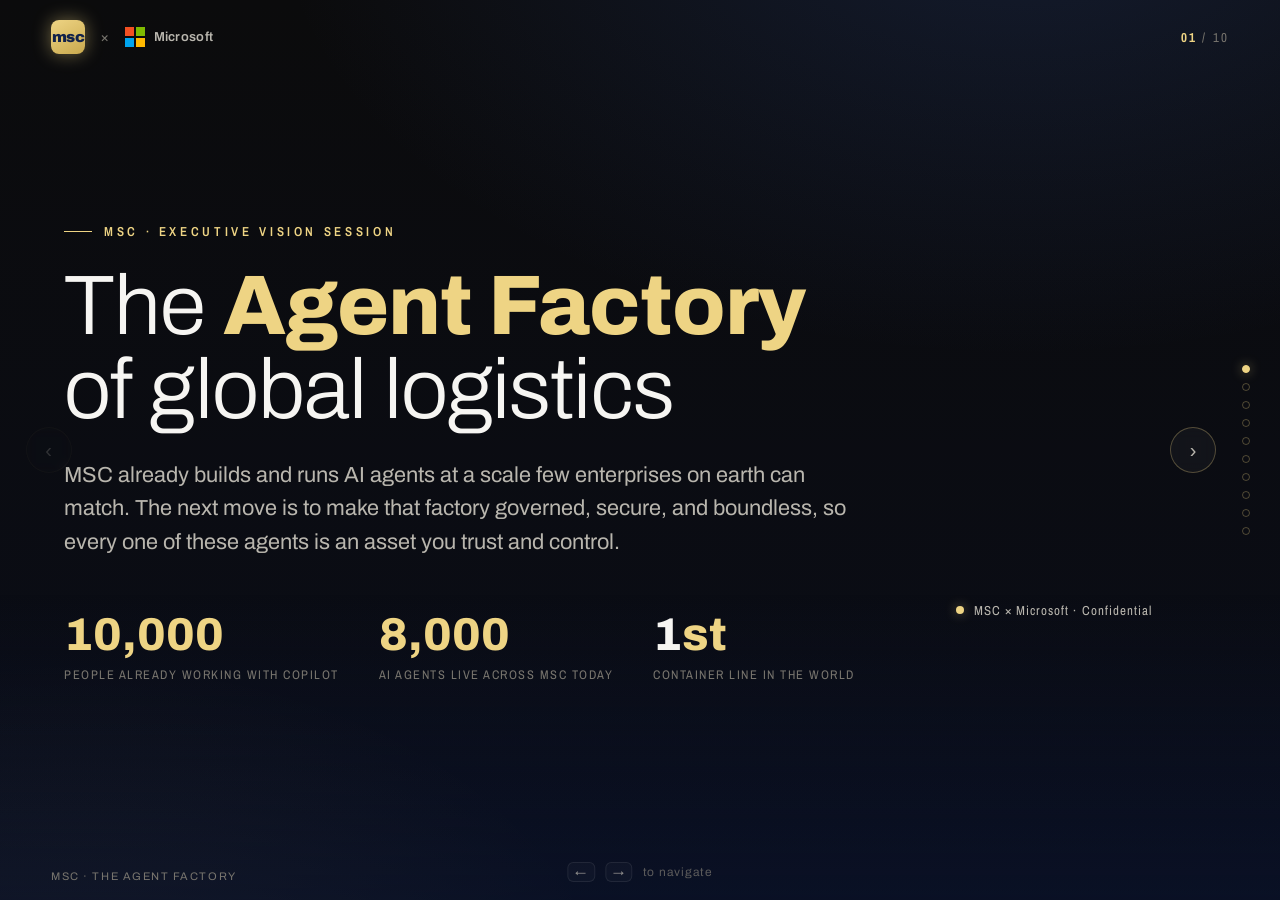
==== agent-factory/index.html @ fadc03c8 "Add MSC Agent Factory (external) and E7 Play (internal V-team) React apps Co-authored-by: Copilot <2" ====
<!DOCTYPE html>
<html lang="en">
<head>
<meta charset="UTF-8"/>
<meta name="viewport" content="width=device-width, initial-scale=1.0"/>
<title>MSC — The Agent Factory</title>
<link rel="preconnect" href="https://fonts.googleapis.com"/>
<link rel="preconnect" href="https://fonts.gstatic.com" crossorigin/>
<link href="https://fonts.googleapis.com/css2?family=Archivo:wght@300;400;500;600;700;800;900&family=Archivo+Narrow:wght@400;500;600;700&display=swap" rel="stylesheet"/>
  <script type="module" crossorigin src="./assets/index-DQD7WOWa.js"></script>
  <link rel="stylesheet" crossorigin href="./assets/index-5FFvalaA.css">
</head>
<body>
<div id="root"></div>
</body>
</html>
---- agent-factory/assets/index-5FFvalaA.css ----
:root{--gold:#EED484;--gold-bright:#F6E3A6;--gold-deep:#C9A94E;--blue:#3860BE;--blue-deep:#12224A;--blue-abyss:#0A1430;--taupe:#8B8178;--ink:#0B0B0C;--ink-2:#111214;--ink-3:#17181B;--panel:rgba(255,255,255,.035);--panel-2:rgba(255,255,255,.06);--hair:rgba(238,212,132,.14);--hair-strong:rgba(238,212,132,.3);--hair-cool:rgba(255,255,255,.1);--white:#F6F5F2;--mute:#B9B6AE;--mute-2:#78756E;--glow:rgba(238,212,132,.45);--glow-blue:rgba(56,96,190,.5);--font-display:"Archivo","Segoe UI",sans-serif;--font-narrow:"Archivo Narrow","Archivo",sans-serif;--font-body:"Archivo","Segoe UI",sans-serif;--maxw:1200px}*{box-sizing:border-box;margin:0;padding:0}html,body,#root{height:100%}body{background:var(--ink);color:var(--white);font-family:var(--font-body);-webkit-font-smoothing:antialiased;text-rendering:optimizeLegibility;overflow:hidden}::selection{background:var(--gold);color:#1a1400}.deck{position:fixed;top:0;right:0;bottom:0;left:0;overflow:hidden;background:radial-gradient(1300px 800px at 80% -12%,rgba(56,96,190,.2),transparent 58%),radial-gradient(1000px 700px at 6% 116%,rgba(238,212,132,.09),transparent 55%),linear-gradient(180deg,#0b0b0c,#0a0d18)}.stage{position:absolute;top:0;right:0;bottom:0;left:0;display:grid;place-items:center;padding:clamp(30px,5vw,84px)}.slide{width:100%;max-width:var(--maxw);will-change:transform,opacity}.slidewrap{width:100%;display:grid;place-items:center}.deck:before{content:"";position:fixed;left:0;right:0;bottom:0;height:34vh;pointer-events:none;z-index:0;background:linear-gradient(180deg,transparent,rgba(10,20,48,.55))}.progress{position:fixed;top:0;left:0;right:0;height:2px;background:transparent;z-index:40}.progress__bar{height:100%;background:linear-gradient(90deg,var(--gold-deep),var(--gold),var(--gold-bright));box-shadow:0 0 16px var(--glow);transition:width .55s cubic-bezier(.22,1,.36,1)}.topbar{position:fixed;top:0;left:0;right:0;display:flex;align-items:center;justify-content:space-between;padding:20px clamp(24px,4vw,54px);z-index:30;pointer-events:none}.brandmark{display:flex;align-items:center;gap:15px;font-family:var(--font-display);letter-spacing:.02em}.brandmark .x{color:var(--mute-2);font-weight:400;font-size:15px}.logo-msc{display:flex;align-items:center;gap:10px;font-family:var(--font-display);font-weight:800;font-size:20px;letter-spacing:.02em;color:var(--white);text-transform:lowercase}.logo-msc .mark{display:grid;place-items:center;width:34px;height:34px;border-radius:8px;background:linear-gradient(150deg,var(--gold),var(--gold-deep));color:#12224a;font-weight:900;font-size:15px;letter-spacing:-.03em;box-shadow:0 0 18px var(--glow)}.logo-ms{display:flex;align-items:center;gap:9px;color:var(--mute);font-size:13px;font-weight:600}.logo-ms .grid{display:grid;grid-template-columns:9px 9px;grid-template-rows:9px 9px;gap:2px}.logo-ms .grid i{display:block}.logo-ms .grid i:nth-child(1){background:#f25022}.logo-ms .grid i:nth-child(2){background:#7fba00}.logo-ms .grid i:nth-child(3){background:#00a4ef}.logo-ms .grid i:nth-child(4){background:#ffb900}.counter{font-family:var(--font-narrow);font-size:13px;color:var(--mute-2);letter-spacing:.16em}.counter b{color:var(--gold);font-weight:700}.dots{position:fixed;right:clamp(16px,2.4vw,30px);top:50%;transform:translateY(-50%);display:flex;flex-direction:column;gap:10px;z-index:30}.dot{width:8px;height:8px;border-radius:50%;border:1.5px solid var(--hair-strong);background:transparent;cursor:pointer;padding:0;transition:all .3s ease}.dot:hover{border-color:var(--gold);transform:scale(1.3)}.dot.active{background:var(--gold);border-color:var(--gold);box-shadow:0 0 12px var(--glow)}.hint{position:fixed;bottom:18px;left:50%;transform:translate(-50%);z-index:30;font-size:12px;color:var(--mute-2);letter-spacing:.06em;display:flex;align-items:center;gap:10px;pointer-events:none;opacity:.75}.hint kbd{font-family:var(--font-narrow);border:1px solid var(--hair-cool);border-radius:6px;padding:2px 7px;font-size:11px;color:var(--mute);background:var(--panel)}.footer-tag{position:fixed;bottom:18px;left:clamp(24px,4vw,54px);z-index:30;font-size:11px;color:var(--mute-2);letter-spacing:.14em;text-transform:uppercase;pointer-events:none}.nav-arrow{position:fixed;top:50%;transform:translateY(-50%);z-index:30;width:46px;height:46px;border-radius:50%;border:1px solid var(--hair-strong);background:var(--panel);color:var(--mute);font-size:20px;cursor:pointer;display:grid;place-items:center;transition:all .2s ease;-webkit-backdrop-filter:blur(6px);backdrop-filter:blur(6px)}.nav-arrow:hover{border-color:var(--gold);color:var(--gold);box-shadow:0 0 20px var(--glow)}.nav-arrow--prev{left:clamp(14px,2vw,26px)}.nav-arrow--next{right:clamp(52px,5vw,68px)}.nav-arrow:disabled{opacity:.22;cursor:default;box-shadow:none;border-color:var(--hair)}.eyebrow{display:inline-flex;align-items:center;gap:12px;font-family:var(--font-narrow);font-size:13px;letter-spacing:.28em;text-transform:uppercase;color:var(--gold);margin-bottom:24px;font-weight:600}.eyebrow:before{content:"";width:28px;height:1.5px;background:var(--gold);display:inline-block}h1.display{font-family:var(--font-display);font-weight:300;font-size:clamp(40px,6.6vw,86px);line-height:1;letter-spacing:-.01em}h1.display b,h1.display .accent{font-weight:800}h2.headline{font-family:var(--font-display);font-weight:300;font-size:clamp(28px,4.6vw,56px);line-height:1.05;letter-spacing:-.01em}h2.headline b,h2.headline .accent{font-weight:800}.accent{color:var(--gold)}.accent-blue{color:#7aa0ff}.lead{font-size:clamp(17px,1.7vw,22px);line-height:1.55;color:var(--mute);max-width:66ch;font-weight:400}.hl{color:var(--white);background:linear-gradient(transparent 62%,#eed48447 0);padding:0 3px}.kicker-note{font-size:13px;color:var(--mute-2);margin-top:22px;font-style:italic}.card{background:var(--panel);border:1px solid var(--hair);border-radius:18px;padding:26px;-webkit-backdrop-filter:blur(8px);backdrop-filter:blur(8px)}.stat-num{font-family:var(--font-display);font-weight:800;font-size:clamp(40px,5.2vw,66px);color:var(--gold);line-height:1;letter-spacing:-.02em}.pill{display:inline-flex;align-items:center;gap:8px;padding:7px 15px;border:1px solid var(--hair-strong);border-radius:999px;font-size:13px;font-weight:600;color:var(--mute);background:var(--panel)}.pill .d{width:7px;height:7px;border-radius:50%;background:var(--gold)}.grid2{display:grid;grid-template-columns:1.05fr .95fr;gap:48px;align-items:center}@media (max-width:900px){.grid2{grid-template-columns:1fr;gap:28px}}.cover__meta{margin-top:46px}.cover__line{width:66px;height:2px;background:linear-gradient(90deg,var(--gold),transparent);margin-bottom:20px}.cover__people{display:flex;flex-direction:column;gap:8px;font-size:15px;color:var(--mute)}.cover__people .k{color:var(--mute-2);text-transform:uppercase;letter-spacing:.14em;font-size:11px;margin-right:12px;font-family:var(--font-narrow)}.cover__save{position:absolute;right:clamp(28px,5vw,80px);bottom:clamp(28px,5vw,80px);display:flex;align-items:center;gap:10px;font-family:var(--font-narrow);font-size:13px;letter-spacing:.08em;color:var(--mute)}.cover__save .d{width:8px;height:8px;border-radius:50%;background:var(--gold);box-shadow:0 0 12px var(--glow)}.cover__stats{display:flex;gap:40px;margin-top:52px;flex-wrap:wrap}.cover__stat .n{font-family:var(--font-display);font-weight:800;font-size:clamp(30px,3.6vw,46px);color:var(--white);line-height:1}.cover__stat .n em{color:var(--gold);font-style:normal}.cover__stat .l{font-size:12.5px;color:var(--mute-2);text-transform:uppercase;letter-spacing:.12em;margin-top:8px;font-family:var(--font-narrow)}.voice{margin-top:30px;border-left:2px solid var(--gold);padding:6px 0 6px 30px;max-width:78ch}.voice__q{font-family:var(--font-display);font-weight:300;font-size:clamp(20px,2.5vw,30px);line-height:1.4;color:var(--white)}.voice__q em{color:var(--gold);font-style:normal;font-weight:500}.voice__cite{margin-top:18px;font-size:14px;color:var(--mute-2);font-family:var(--font-narrow);letter-spacing:.04em}.voice__cite b{color:var(--mute)}.tri{display:grid;grid-template-columns:repeat(3,1fr);gap:16px;margin-top:40px}@media (max-width:840px){.tri{grid-template-columns:1fr}}.tri__card{background:var(--panel);border:1px solid var(--hair);border-radius:16px;padding:24px;transition:transform .25s,border-color .25s}.tri__card:hover{transform:translateY(-4px);border-color:var(--hair-strong)}.tri__k{font-family:var(--font-narrow);font-size:12px;letter-spacing:.2em;text-transform:uppercase;color:var(--gold);margin-bottom:14px;font-weight:600}.tri__t{font-family:var(--font-display);font-weight:700;font-size:21px;margin-bottom:10px;color:var(--white)}.tri__d{font-size:14.5px;color:var(--mute);line-height:1.55}.factory{margin-top:36px}.factory__grid{display:grid;grid-template-columns:repeat(4,1fr);gap:12px}@media (max-width:900px){.factory__grid{grid-template-columns:repeat(2,1fr)}}.agent{position:relative;background:linear-gradient(160deg,rgba(56,96,190,.1),var(--panel));border:1px solid var(--hair);border-radius:14px;padding:18px;overflow:hidden;transition:transform .25s,border-color .25s,box-shadow .25s}.agent:hover{transform:translateY(-4px);border-color:var(--hair-strong);box-shadow:0 14px 40px #0006}.agent__st{position:absolute;top:14px;right:14px;font-family:var(--font-narrow);font-size:10px;letter-spacing:.1em;text-transform:uppercase;padding:3px 8px;border-radius:999px;border:1px solid var(--hair-cool);color:var(--mute-2)}.agent__st.live{color:#7fdca0;border-color:#7fdca066;background:#7fdca014}.agent__st.build{color:var(--gold);border-color:var(--hair-strong);background:#eed48414}.agent__ic{font-size:20px;margin-bottom:14px;display:block}.agent__t{font-family:var(--font-display);font-weight:700;font-size:15.5px;color:var(--white);margin-bottom:6px;line-height:1.2}.agent__d{font-size:12.5px;color:var(--mute);line-height:1.5}.agent__m{margin-top:12px;font-size:11px;color:var(--mute-2);font-family:var(--font-narrow);letter-spacing:.04em}.pillars{display:grid;grid-template-columns:repeat(3,1fr);gap:16px;margin-top:36px}@media (max-width:840px){.pillars{grid-template-columns:1fr}}.pillar{background:linear-gradient(180deg,var(--panel-2),var(--panel));border:1px solid var(--hair);border-radius:18px;padding:28px 24px;position:relative;overflow:hidden}.pillar:before{content:"";position:absolute;top:0;left:0;right:0;height:3px;background:linear-gradient(90deg,var(--gold),var(--gold-deep))}.pillar__n{font-family:var(--font-narrow);font-size:12px;letter-spacing:.2em;text-transform:uppercase;color:var(--gold);font-weight:600}.pillar__t{font-family:var(--font-display);font-weight:800;font-size:26px;color:var(--white);margin:10px 0 16px}.pillar__list{display:flex;flex-direction:column;gap:12px}.pillar__item{display:flex;gap:11px;font-size:14px;color:var(--mute);line-height:1.5}.pillar__item .tick{color:var(--gold);flex:0 0 auto;font-size:13px;margin-top:2px}.pillar__item b{color:var(--white);font-weight:600}.meter{display:grid;grid-template-columns:1fr 1fr;gap:36px;margin-top:34px;align-items:center}@media (max-width:900px){.meter{grid-template-columns:1fr}}.chart{position:relative;height:300px;border-left:1px solid var(--hair-cool);border-bottom:1px solid var(--hair-cool);padding:10px 0 0}.chart__bars{position:absolute;top:10px;right:0;bottom:0;left:0;display:flex;align-items:flex-end;gap:clamp(6px,1.4vw,18px);padding:0 6px}.bar{flex:1;display:flex;flex-direction:column;justify-content:flex-end;gap:3px;height:100%}.bar .seg{border-radius:4px 4px 0 0;transition:height 1s cubic-bezier(.22,1,.36,1)}.bar .seg.var{background:linear-gradient(180deg,#5b7fd6,#3860be)}.bar .seg.fix{background:linear-gradient(180deg,var(--gold-bright),var(--gold-deep))}.bar__l{font-family:var(--font-narrow);font-size:10px;color:var(--mute-2);text-align:center;margin-top:6px}.legend{display:flex;gap:20px;margin-top:16px;font-size:12.5px;color:var(--mute)}.legend span{display:flex;align-items:center;gap:8px}.legend i{width:12px;height:12px;border-radius:3px;display:inline-block}.legend i.var{background:#3860be}.legend i.fix{background:var(--gold)}.punch{margin-top:28px;font-family:var(--font-display);font-weight:300;font-size:clamp(22px,3vw,36px);line-height:1.32;color:var(--white);max-width:24ch}.punch b{font-weight:800;color:var(--gold)}.moat__punch{margin-top:26px;background:linear-gradient(120deg,#eed4841a,#3860be14);border:1px solid var(--hair);border-radius:16px;padding:22px 24px;font-size:15.5px;line-height:1.6;color:var(--white)}.moat__list{display:flex;flex-direction:column;gap:14px}.moat__item{display:flex;gap:16px;background:var(--panel);border:1px solid var(--hair);border-radius:14px;padding:18px 20px;transition:border-color .25s}.moat__item:hover{border-color:var(--hair-strong)}.moat__ic{font-size:20px;flex:0 0 auto;color:var(--gold)}.moat__t{font-family:var(--font-display);font-weight:700;font-size:16px;color:var(--white);margin-bottom:4px}.moat__s{font-size:13.5px;color:var(--mute);line-height:1.5}.truths__grid{display:grid;grid-template-columns:1fr 1fr;gap:18px;margin-top:36px}@media (max-width:840px){.truths__grid{grid-template-columns:1fr}}.truth{display:flex;gap:20px;background:var(--panel);border:1px solid var(--hair);border-radius:16px;padding:26px}.truth__n{font-family:var(--font-display);font-weight:800;font-size:40px;color:var(--gold);line-height:.9;flex:0 0 auto;opacity:.85}.truth__body{font-size:16px;color:var(--mute);line-height:1.55}.truth__body b{color:var(--white);font-weight:700}.truths__foot{margin-top:26px;font-size:15px;color:var(--mute);line-height:1.6;max-width:80ch}.next__grid{display:grid;grid-template-columns:repeat(3,1fr);gap:16px;margin-top:38px}@media (max-width:840px){.next__grid{grid-template-columns:1fr}}.step{display:flex;gap:16px;background:var(--panel);border:1px solid var(--hair);border-radius:16px;padding:22px}.step__n{font-family:var(--font-display);font-weight:800;font-size:26px;color:#12224a;background:linear-gradient(150deg,var(--gold),var(--gold-deep));width:44px;height:44px;border-radius:11px;display:grid;place-items:center;flex:0 0 auto}.step__t{font-family:var(--font-display);font-weight:700;font-size:17px;color:var(--white);margin-bottom:6px}.step__d{font-size:13.5px;color:var(--mute);line-height:1.5}.next__close{margin-top:40px;border-top:1px solid var(--hair);padding-top:26px}.next__close-line{font-family:var(--font-display);font-weight:300;font-size:clamp(22px,3vw,34px);color:var(--white)}.next__close-line b{font-weight:800;color:var(--gold)}.next__close-sub{margin-top:12px;font-family:var(--font-narrow);font-size:14px;color:var(--mute-2);letter-spacing:.1em;text-transform:uppercase}.timeline{margin-top:34px;position:relative;padding-left:8px}.tl__row{display:grid;grid-template-columns:130px 1fr;gap:24px;padding:16px 0;border-bottom:1px solid var(--hair);align-items:baseline}.tl__row:last-child{border-bottom:none}.tl__date{font-family:var(--font-narrow);font-size:13px;letter-spacing:.08em;color:var(--gold);text-transform:uppercase;font-weight:600}.tl__what{font-size:15px;color:var(--mute);line-height:1.5}.tl__what b{color:var(--white);font-weight:600}.dtable{margin-top:30px;width:100%;border-collapse:collapse;font-size:14px}.dtable th{text-align:left;font-family:var(--font-narrow);font-size:11px;letter-spacing:.14em;text-transform:uppercase;color:var(--mute-2);padding:10px 14px;border-bottom:1px solid var(--hair-strong)}.dtable td{padding:13px 14px;border-bottom:1px solid var(--hair);color:var(--mute);vertical-align:top}.dtable td b{color:var(--white);font-weight:600}.dtable tr:hover td{background:#eed48408}.tag{display:inline-block;font-family:var(--font-narrow);font-size:10.5px;letter-spacing:.08em;text-transform:uppercase;padding:2px 8px;border-radius:6px;border:1px solid var(--hair-cool);color:var(--mute)}.tag.champ{color:var(--gold);border-color:var(--hair-strong)}.tag.dm{color:#7aa0ff;border-color:#7aa0ff59}.srcs{display:grid;grid-template-columns:1fr 1fr;gap:13px;margin-top:26px}@media (max-width:900px){.srcs{grid-template-columns:1fr}}.src{background:var(--panel);border:1px solid var(--hair);border-radius:14px;padding:16px 20px}.src__k{font-family:var(--font-narrow);font-size:14px;font-weight:600;color:var(--gold);margin-bottom:6px}.src__v{font-size:12.5px;color:var(--mute);line-height:1.5}.src__v b{color:var(--white);font-weight:600}.fin__note{font-size:12.5px;color:var(--mute-2);line-height:1.5;font-style:italic}@keyframes rise{0%{opacity:0;transform:translateY(18px)}to{opacity:1;transform:none}}.slide.enter .eyebrow{animation:rise .5s both}.slide.enter h1,.slide.enter h2{animation:rise .5s .05s both}.slide.enter .lead{animation:rise .5s .12s both}
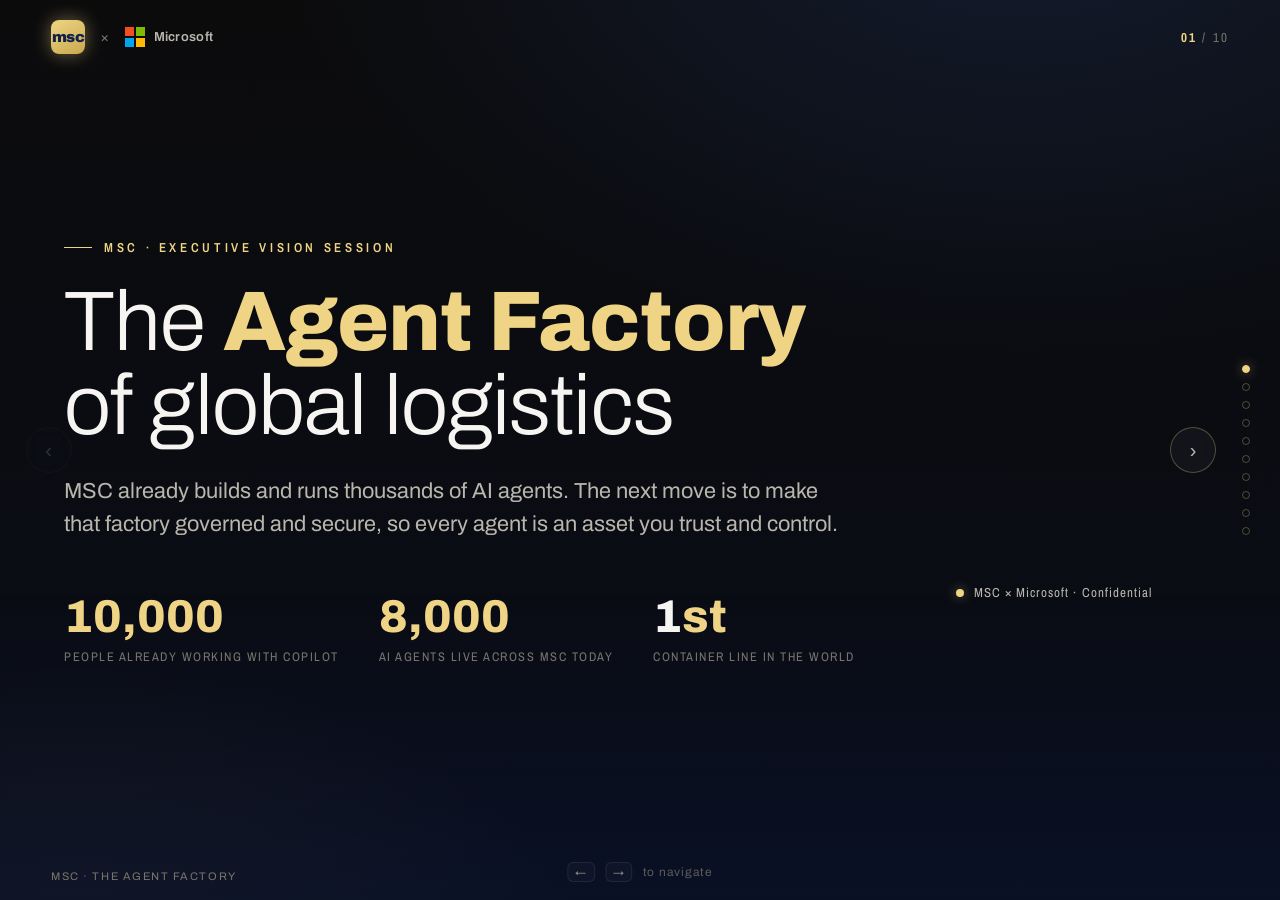
==== commit 87d7c6d3: "Strip AI tells and marketing language from MSC decks Co-authored-by: Copilot <223556219+Copilot@user" ====
--- a/agent-factory/index.html
+++ b/agent-factory/index.html
@@ -7,7 +7,7 @@
 <link rel="preconnect" href="https://fonts.googleapis.com"/>
 <link rel="preconnect" href="https://fonts.gstatic.com" crossorigin/>
 <link href="https://fonts.googleapis.com/css2?family=Archivo:wght@300;400;500;600;700;800;900&family=Archivo+Narrow:wght@400;500;600;700&display=swap" rel="stylesheet"/>
-  <script type="module" crossorigin src="./assets/index-DQD7WOWa.js"></script>
+  <script type="module" crossorigin src="./assets/index-lFqQcREt.js"></script>
   <link rel="stylesheet" crossorigin href="./assets/index-5FFvalaA.css">
 </head>
 <body>
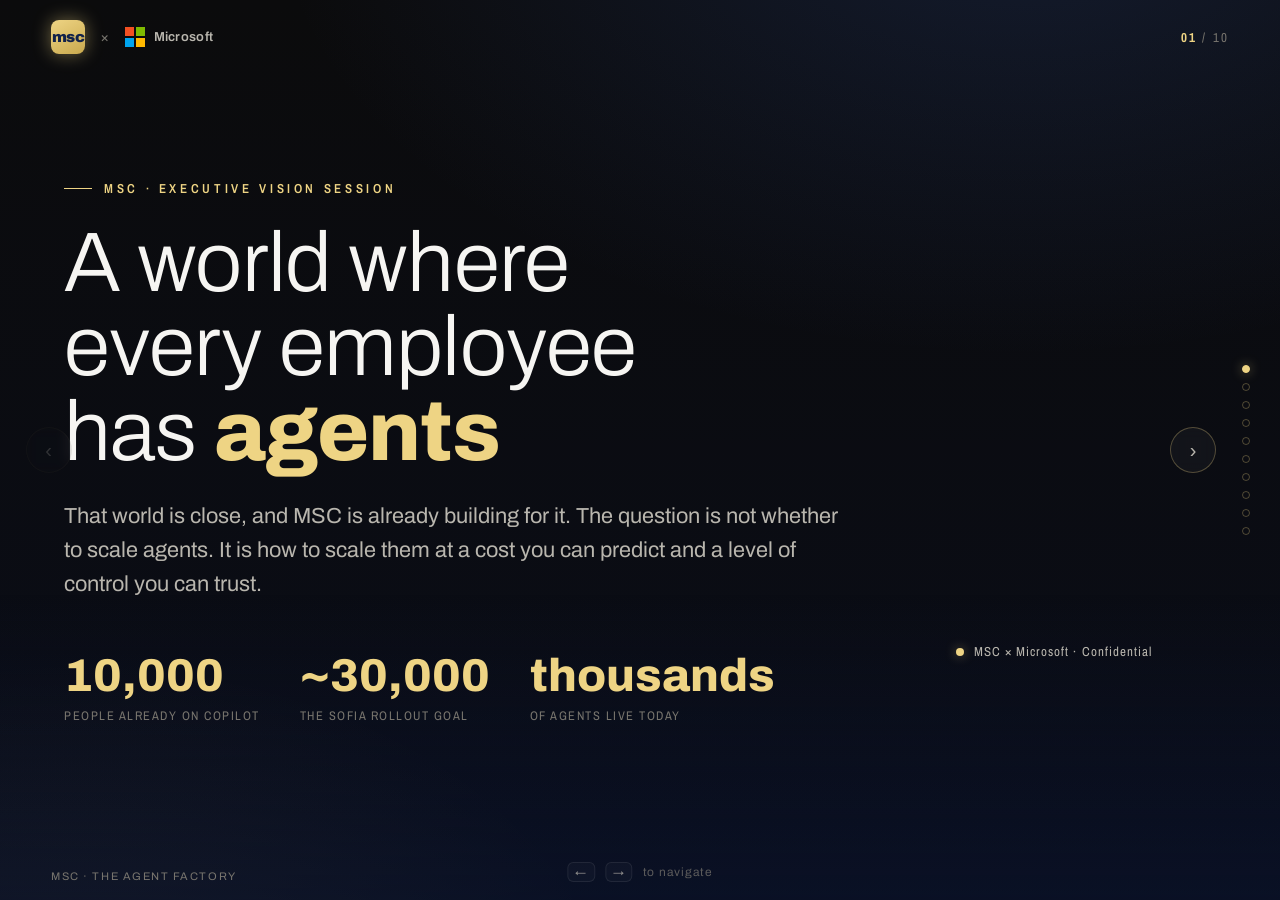
==== commit 17c29654: "Rework MSC deck (every-employee vision, fixed-cost economics, rapid prototype); remove internal e7-p" ====
--- a/agent-factory/index.html
+++ b/agent-factory/index.html
@@ -7,7 +7,7 @@
 <link rel="preconnect" href="https://fonts.googleapis.com"/>
 <link rel="preconnect" href="https://fonts.gstatic.com" crossorigin/>
 <link href="https://fonts.googleapis.com/css2?family=Archivo:wght@300;400;500;600;700;800;900&family=Archivo+Narrow:wght@400;500;600;700&display=swap" rel="stylesheet"/>
-  <script type="module" crossorigin src="./assets/index-lFqQcREt.js"></script>
+  <script type="module" crossorigin src="./assets/index-BO1SQW5D.js"></script>
   <link rel="stylesheet" crossorigin href="./assets/index-5FFvalaA.css">
 </head>
 <body>
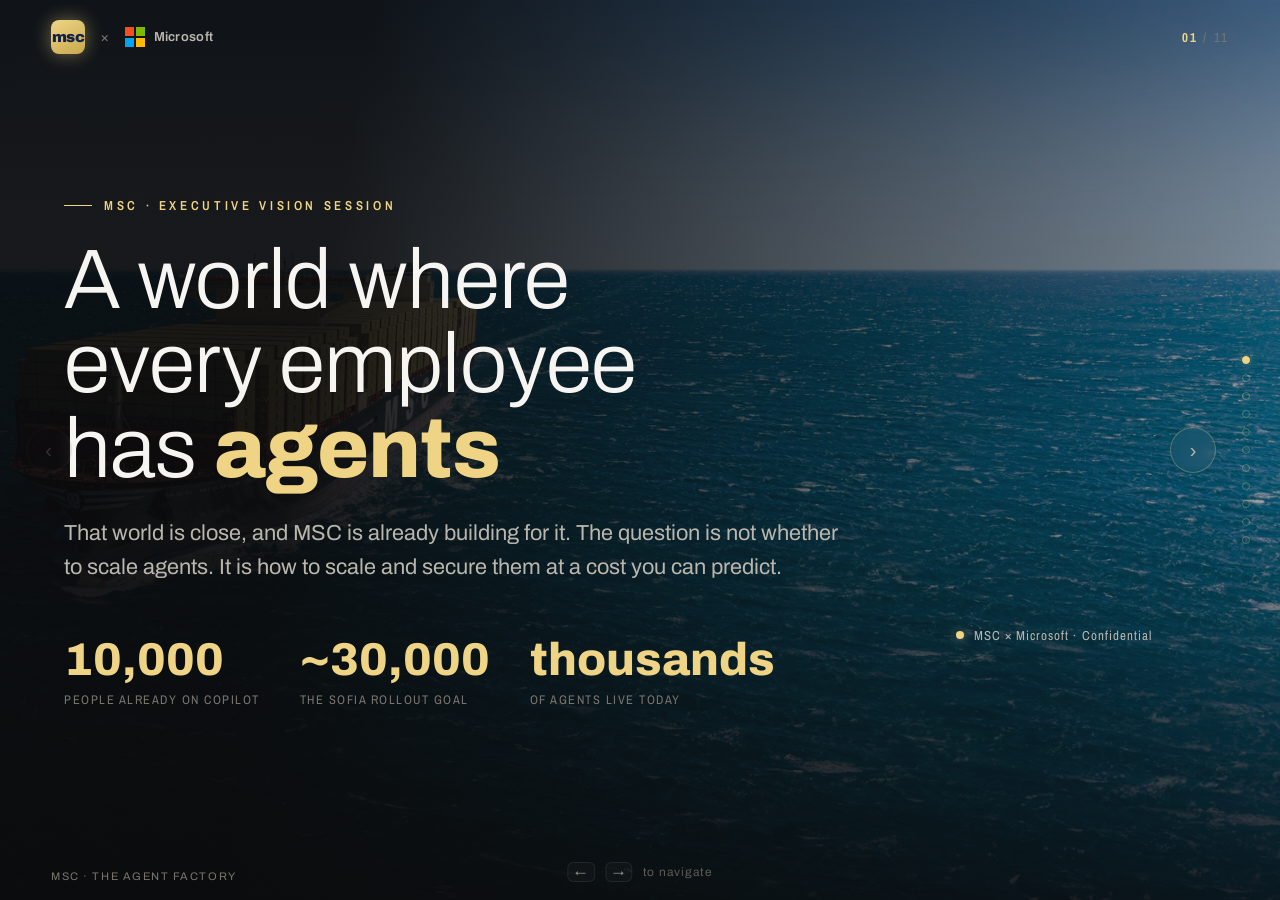
==== commit 691d53b3: "Enhance MSC deck: MSC-approved vessel imagery, connect-the-dots, roles and agents landscape Co-autho" ====
--- a/agent-factory/index.html
+++ b/agent-factory/index.html
@@ -7,8 +7,8 @@
 <link rel="preconnect" href="https://fonts.googleapis.com"/>
 <link rel="preconnect" href="https://fonts.gstatic.com" crossorigin/>
 <link href="https://fonts.googleapis.com/css2?family=Archivo:wght@300;400;500;600;700;800;900&family=Archivo+Narrow:wght@400;500;600;700&display=swap" rel="stylesheet"/>
-  <script type="module" crossorigin src="./assets/index-BO1SQW5D.js"></script>
-  <link rel="stylesheet" crossorigin href="./assets/index-5FFvalaA.css">
+  <script type="module" crossorigin src="./assets/index-B2Yhu7U5.js"></script>
+  <link rel="stylesheet" crossorigin href="./assets/index-pzbu2muY.css">
 </head>
 <body>
 <div id="root"></div>
--- a/agent-factory/assets/index-pzbu2muY.css
+++ b/agent-factory/assets/index-pzbu2muY.css
@@ -0,0 +1 @@
+:root{--gold:#EED484;--gold-bright:#F6E3A6;--gold-deep:#C9A94E;--blue:#3860BE;--blue-deep:#12224A;--blue-abyss:#0A1430;--taupe:#8B8178;--ink:#0B0B0C;--ink-2:#111214;--ink-3:#17181B;--panel:rgba(255,255,255,.035);--panel-2:rgba(255,255,255,.06);--hair:rgba(238,212,132,.14);--hair-strong:rgba(238,212,132,.3);--hair-cool:rgba(255,255,255,.1);--white:#F6F5F2;--mute:#B9B6AE;--mute-2:#78756E;--glow:rgba(238,212,132,.45);--glow-blue:rgba(56,96,190,.5);--font-display:"Archivo","Segoe UI",sans-serif;--font-narrow:"Archivo Narrow","Archivo",sans-serif;--font-body:"Archivo","Segoe UI",sans-serif;--maxw:1200px}*{box-sizing:border-box;margin:0;padding:0}html,body,#root{height:100%}body{background:var(--ink);color:var(--white);font-family:var(--font-body);-webkit-font-smoothing:antialiased;text-rendering:optimizeLegibility;overflow:hidden}::selection{background:var(--gold);color:#1a1400}.deck{position:fixed;top:0;right:0;bottom:0;left:0;overflow:hidden;background:radial-gradient(1300px 800px at 80% -12%,rgba(56,96,190,.2),transparent 58%),radial-gradient(1000px 700px at 6% 116%,rgba(238,212,132,.09),transparent 55%),linear-gradient(180deg,#0b0b0c,#0a0d18)}.stage{position:absolute;top:0;right:0;bottom:0;left:0;display:grid;place-items:center;padding:clamp(30px,5vw,84px)}.slide{width:100%;max-width:var(--maxw);will-change:transform,opacity}.slidewrap{width:100%;display:grid;place-items:center}.deck:before{content:"";position:fixed;left:0;right:0;bottom:0;height:34vh;pointer-events:none;z-index:0;background:linear-gradient(180deg,transparent,rgba(10,20,48,.55))}.progress{position:fixed;top:0;left:0;right:0;height:2px;background:transparent;z-index:40}.progress__bar{height:100%;background:linear-gradient(90deg,var(--gold-deep),var(--gold),var(--gold-bright));box-shadow:0 0 16px var(--glow);transition:width .55s cubic-bezier(.22,1,.36,1)}.topbar{position:fixed;top:0;left:0;right:0;display:flex;align-items:center;justify-content:space-between;padding:20px clamp(24px,4vw,54px);z-index:30;pointer-events:none}.brandmark{display:flex;align-items:center;gap:15px;font-family:var(--font-display);letter-spacing:.02em}.brandmark .x{color:var(--mute-2);font-weight:400;font-size:15px}.logo-msc{display:flex;align-items:center;gap:10px;font-family:var(--font-display);font-weight:800;font-size:20px;letter-spacing:.02em;color:var(--white);text-transform:lowercase}.logo-msc .mark{display:grid;place-items:center;width:34px;height:34px;border-radius:8px;background:linear-gradient(150deg,var(--gold),var(--gold-deep));color:#12224a;font-weight:900;font-size:15px;letter-spacing:-.03em;box-shadow:0 0 18px var(--glow)}.logo-ms{display:flex;align-items:center;gap:9px;color:var(--mute);font-size:13px;font-weight:600}.logo-ms .grid{display:grid;grid-template-columns:9px 9px;grid-template-rows:9px 9px;gap:2px}.logo-ms .grid i{display:block}.logo-ms .grid i:nth-child(1){background:#f25022}.logo-ms .grid i:nth-child(2){background:#7fba00}.logo-ms .grid i:nth-child(3){background:#00a4ef}.logo-ms .grid i:nth-child(4){background:#ffb900}.counter{font-family:var(--font-narrow);font-size:13px;color:var(--mute-2);letter-spacing:.16em}.counter b{color:var(--gold);font-weight:700}.dots{position:fixed;right:clamp(16px,2.4vw,30px);top:50%;transform:translateY(-50%);display:flex;flex-direction:column;gap:10px;z-index:30}.dot{width:8px;height:8px;border-radius:50%;border:1.5px solid var(--hair-strong);background:transparent;cursor:pointer;padding:0;transition:all .3s ease}.dot:hover{border-color:var(--gold);transform:scale(1.3)}.dot.active{background:var(--gold);border-color:var(--gold);box-shadow:0 0 12px var(--glow)}.hint{position:fixed;bottom:18px;left:50%;transform:translate(-50%);z-index:30;font-size:12px;color:var(--mute-2);letter-spacing:.06em;display:flex;align-items:center;gap:10px;pointer-events:none;opacity:.75}.hint kbd{font-family:var(--font-narrow);border:1px solid var(--hair-cool);border-radius:6px;padding:2px 7px;font-size:11px;color:var(--mute);background:var(--panel)}.footer-tag{position:fixed;bottom:18px;left:clamp(24px,4vw,54px);z-index:30;font-size:11px;color:var(--mute-2);letter-spacing:.14em;text-transform:uppercase;pointer-events:none}.nav-arrow{position:fixed;top:50%;transform:translateY(-50%);z-index:30;width:46px;height:46px;border-radius:50%;border:1px solid var(--hair-strong);background:var(--panel);color:var(--mute);font-size:20px;cursor:pointer;display:grid;place-items:center;transition:all .2s ease;-webkit-backdrop-filter:blur(6px);backdrop-filter:blur(6px)}.nav-arrow:hover{border-color:var(--gold);color:var(--gold);box-shadow:0 0 20px var(--glow)}.nav-arrow--prev{left:clamp(14px,2vw,26px)}.nav-arrow--next{right:clamp(52px,5vw,68px)}.nav-arrow:disabled{opacity:.22;cursor:default;box-shadow:none;border-color:var(--hair)}.eyebrow{display:inline-flex;align-items:center;gap:12px;font-family:var(--font-narrow);font-size:13px;letter-spacing:.28em;text-transform:uppercase;color:var(--gold);margin-bottom:24px;font-weight:600}.eyebrow:before{content:"";width:28px;height:1.5px;background:var(--gold);display:inline-block}h1.display{font-family:var(--font-display);font-weight:300;font-size:clamp(40px,6.6vw,86px);line-height:1;letter-spacing:-.01em}h1.display b,h1.display .accent{font-weight:800}h2.headline{font-family:var(--font-display);font-weight:300;font-size:clamp(28px,4.6vw,56px);line-height:1.05;letter-spacing:-.01em}h2.headline b,h2.headline .accent{font-weight:800}.accent{color:var(--gold)}.accent-blue{color:#7aa0ff}.lead{font-size:clamp(17px,1.7vw,22px);line-height:1.55;color:var(--mute);max-width:66ch;font-weight:400}.hl{color:var(--white);background:linear-gradient(transparent 62%,#eed48447 0);padding:0 3px}.kicker-note{font-size:13px;color:var(--mute-2);margin-top:22px;font-style:italic}.card{background:var(--panel);border:1px solid var(--hair);border-radius:18px;padding:26px;-webkit-backdrop-filter:blur(8px);backdrop-filter:blur(8px)}.stat-num{font-family:var(--font-display);font-weight:800;font-size:clamp(40px,5.2vw,66px);color:var(--gold);line-height:1;letter-spacing:-.02em}.pill{display:inline-flex;align-items:center;gap:8px;padding:7px 15px;border:1px solid var(--hair-strong);border-radius:999px;font-size:13px;font-weight:600;color:var(--mute);background:var(--panel)}.pill .d{width:7px;height:7px;border-radius:50%;background:var(--gold)}.grid2{display:grid;grid-template-columns:1.05fr .95fr;gap:48px;align-items:center}@media (max-width:900px){.grid2{grid-template-columns:1fr;gap:28px}}.cover__meta{margin-top:46px}.cover__line{width:66px;height:2px;background:linear-gradient(90deg,var(--gold),transparent);margin-bottom:20px}.cover__people{display:flex;flex-direction:column;gap:8px;font-size:15px;color:var(--mute)}.cover__people .k{color:var(--mute-2);text-transform:uppercase;letter-spacing:.14em;font-size:11px;margin-right:12px;font-family:var(--font-narrow)}.cover__save{position:absolute;right:clamp(28px,5vw,80px);bottom:clamp(28px,5vw,80px);display:flex;align-items:center;gap:10px;font-family:var(--font-narrow);font-size:13px;letter-spacing:.08em;color:var(--mute)}.cover__save .d{width:8px;height:8px;border-radius:50%;background:var(--gold);box-shadow:0 0 12px var(--glow)}.cover__stats{display:flex;gap:40px;margin-top:52px;flex-wrap:wrap}.cover__stat .n{font-family:var(--font-display);font-weight:800;font-size:clamp(30px,3.6vw,46px);color:var(--white);line-height:1}.cover__stat .n em{color:var(--gold);font-style:normal}.cover__stat .l{font-size:12.5px;color:var(--mute-2);text-transform:uppercase;letter-spacing:.12em;margin-top:8px;font-family:var(--font-narrow)}.voice{margin-top:30px;border-left:2px solid var(--gold);padding:6px 0 6px 30px;max-width:78ch}.voice__q{font-family:var(--font-display);font-weight:300;font-size:clamp(20px,2.5vw,30px);line-height:1.4;color:var(--white)}.voice__q em{color:var(--gold);font-style:normal;font-weight:500}.voice__cite{margin-top:18px;font-size:14px;color:var(--mute-2);font-family:var(--font-narrow);letter-spacing:.04em}.voice__cite b{color:var(--mute)}.tri{display:grid;grid-template-columns:repeat(3,1fr);gap:16px;margin-top:40px}@media (max-width:840px){.tri{grid-template-columns:1fr}}.tri__card{background:var(--panel);border:1px solid var(--hair);border-radius:16px;padding:24px;transition:transform .25s,border-color .25s}.tri__card:hover{transform:translateY(-4px);border-color:var(--hair-strong)}.tri__k{font-family:var(--font-narrow);font-size:12px;letter-spacing:.2em;text-transform:uppercase;color:var(--gold);margin-bottom:14px;font-weight:600}.tri__t{font-family:var(--font-display);font-weight:700;font-size:21px;margin-bottom:10px;color:var(--white)}.tri__d{font-size:14.5px;color:var(--mute);line-height:1.55}.factory{margin-top:36px}.factory__grid{display:grid;grid-template-columns:repeat(4,1fr);gap:12px}@media (max-width:900px){.factory__grid{grid-template-columns:repeat(2,1fr)}}.agent{position:relative;background:linear-gradient(160deg,rgba(56,96,190,.1),var(--panel));border:1px solid var(--hair);border-radius:14px;padding:18px;overflow:hidden;transition:transform .25s,border-color .25s,box-shadow .25s}.agent:hover{transform:translateY(-4px);border-color:var(--hair-strong);box-shadow:0 14px 40px #0006}.agent__st{position:absolute;top:14px;right:14px;font-family:var(--font-narrow);font-size:10px;letter-spacing:.1em;text-transform:uppercase;padding:3px 8px;border-radius:999px;border:1px solid var(--hair-cool);color:var(--mute-2)}.agent__st.live{color:#7fdca0;border-color:#7fdca066;background:#7fdca014}.agent__st.build{color:var(--gold);border-color:var(--hair-strong);background:#eed48414}.agent__ic{font-size:20px;margin-bottom:14px;display:block}.agent__t{font-family:var(--font-display);font-weight:700;font-size:15.5px;color:var(--white);margin-bottom:6px;line-height:1.2}.agent__d{font-size:12.5px;color:var(--mute);line-height:1.5}.agent__m{margin-top:12px;font-size:11px;color:var(--mute-2);font-family:var(--font-narrow);letter-spacing:.04em}.pillars{display:grid;grid-template-columns:repeat(3,1fr);gap:16px;margin-top:36px}@media (max-width:840px){.pillars{grid-template-columns:1fr}}.pillar{background:linear-gradient(180deg,var(--panel-2),var(--panel));border:1px solid var(--hair);border-radius:18px;padding:28px 24px;position:relative;overflow:hidden}.pillar:before{content:"";position:absolute;top:0;left:0;right:0;height:3px;background:linear-gradient(90deg,var(--gold),var(--gold-deep))}.pillar__n{font-family:var(--font-narrow);font-size:12px;letter-spacing:.2em;text-transform:uppercase;color:var(--gold);font-weight:600}.pillar__t{font-family:var(--font-display);font-weight:800;font-size:26px;color:var(--white);margin:10px 0 16px}.pillar__list{display:flex;flex-direction:column;gap:12px}.pillar__item{display:flex;gap:11px;font-size:14px;color:var(--mute);line-height:1.5}.pillar__item .tick{color:var(--gold);flex:0 0 auto;font-size:13px;margin-top:2px}.pillar__item b{color:var(--white);font-weight:600}.meter{display:grid;grid-template-columns:1fr 1fr;gap:36px;margin-top:34px;align-items:center}@media (max-width:900px){.meter{grid-template-columns:1fr}}.chart{position:relative;height:300px;border-left:1px solid var(--hair-cool);border-bottom:1px solid var(--hair-cool);padding:10px 0 0}.chart__bars{position:absolute;top:10px;right:0;bottom:0;left:0;display:flex;align-items:flex-end;gap:clamp(6px,1.4vw,18px);padding:0 6px}.bar{flex:1;display:flex;flex-direction:column;justify-content:flex-end;gap:3px;height:100%}.bar .seg{border-radius:4px 4px 0 0;transition:height 1s cubic-bezier(.22,1,.36,1)}.bar .seg.var{background:linear-gradient(180deg,#5b7fd6,#3860be)}.bar .seg.fix{background:linear-gradient(180deg,var(--gold-bright),var(--gold-deep))}.bar__l{font-family:var(--font-narrow);font-size:10px;color:var(--mute-2);text-align:center;margin-top:6px}.legend{display:flex;gap:20px;margin-top:16px;font-size:12.5px;color:var(--mute)}.legend span{display:flex;align-items:center;gap:8px}.legend i{width:12px;height:12px;border-radius:3px;display:inline-block}.legend i.var{background:#3860be}.legend i.fix{background:var(--gold)}.punch{margin-top:28px;font-family:var(--font-display);font-weight:300;font-size:clamp(22px,3vw,36px);line-height:1.32;color:var(--white);max-width:24ch}.punch b{font-weight:800;color:var(--gold)}.moat__punch{margin-top:26px;background:linear-gradient(120deg,#eed4841a,#3860be14);border:1px solid var(--hair);border-radius:16px;padding:22px 24px;font-size:15.5px;line-height:1.6;color:var(--white)}.moat__list{display:flex;flex-direction:column;gap:14px}.moat__item{display:flex;gap:16px;background:var(--panel);border:1px solid var(--hair);border-radius:14px;padding:18px 20px;transition:border-color .25s}.moat__item:hover{border-color:var(--hair-strong)}.moat__ic{font-size:20px;flex:0 0 auto;color:var(--gold)}.moat__t{font-family:var(--font-display);font-weight:700;font-size:16px;color:var(--white);margin-bottom:4px}.moat__s{font-size:13.5px;color:var(--mute);line-height:1.5}.truths__grid{display:grid;grid-template-columns:1fr 1fr;gap:18px;margin-top:36px}@media (max-width:840px){.truths__grid{grid-template-columns:1fr}}.truth{display:flex;gap:20px;background:var(--panel);border:1px solid var(--hair);border-radius:16px;padding:26px}.truth__n{font-family:var(--font-display);font-weight:800;font-size:40px;color:var(--gold);line-height:.9;flex:0 0 auto;opacity:.85}.truth__body{font-size:16px;color:var(--mute);line-height:1.55}.truth__body b{color:var(--white);font-weight:700}.truths__foot{margin-top:26px;font-size:15px;color:var(--mute);line-height:1.6;max-width:80ch}.next__grid{display:grid;grid-template-columns:repeat(3,1fr);gap:16px;margin-top:38px}@media (max-width:840px){.next__grid{grid-template-columns:1fr}}.step{display:flex;gap:16px;background:var(--panel);border:1px solid var(--hair);border-radius:16px;padding:22px}.step__n{font-family:var(--font-display);font-weight:800;font-size:26px;color:#12224a;background:linear-gradient(150deg,var(--gold),var(--gold-deep));width:44px;height:44px;border-radius:11px;display:grid;place-items:center;flex:0 0 auto}.step__t{font-family:var(--font-display);font-weight:700;font-size:17px;color:var(--white);margin-bottom:6px}.step__d{font-size:13.5px;color:var(--mute);line-height:1.5}.next__close{margin-top:40px;border-top:1px solid var(--hair);padding-top:26px}.next__close-line{font-family:var(--font-display);font-weight:300;font-size:clamp(22px,3vw,34px);color:var(--white)}.next__close-line b{font-weight:800;color:var(--gold)}.next__close-sub{margin-top:12px;font-family:var(--font-narrow);font-size:14px;color:var(--mute-2);letter-spacing:.1em;text-transform:uppercase}.timeline{margin-top:34px;position:relative;padding-left:8px}.tl__row{display:grid;grid-template-columns:130px 1fr;gap:24px;padding:16px 0;border-bottom:1px solid var(--hair);align-items:baseline}.tl__row:last-child{border-bottom:none}.tl__date{font-family:var(--font-narrow);font-size:13px;letter-spacing:.08em;color:var(--gold);text-transform:uppercase;font-weight:600}.tl__what{font-size:15px;color:var(--mute);line-height:1.5}.tl__what b{color:var(--white);font-weight:600}.dtable{margin-top:30px;width:100%;border-collapse:collapse;font-size:14px}.dtable th{text-align:left;font-family:var(--font-narrow);font-size:11px;letter-spacing:.14em;text-transform:uppercase;color:var(--mute-2);padding:10px 14px;border-bottom:1px solid var(--hair-strong)}.dtable td{padding:13px 14px;border-bottom:1px solid var(--hair);color:var(--mute);vertical-align:top}.dtable td b{color:var(--white);font-weight:600}.dtable tr:hover td{background:#eed48408}.tag{display:inline-block;font-family:var(--font-narrow);font-size:10.5px;letter-spacing:.08em;text-transform:uppercase;padding:2px 8px;border-radius:6px;border:1px solid var(--hair-cool);color:var(--mute)}.tag.champ{color:var(--gold);border-color:var(--hair-strong)}.tag.dm{color:#7aa0ff;border-color:#7aa0ff59}.srcs{display:grid;grid-template-columns:1fr 1fr;gap:13px;margin-top:26px}@media (max-width:900px){.srcs{grid-template-columns:1fr}}.src{background:var(--panel);border:1px solid var(--hair);border-radius:14px;padding:16px 20px}.src__k{font-family:var(--font-narrow);font-size:14px;font-weight:600;color:var(--gold);margin-bottom:6px}.src__v{font-size:12.5px;color:var(--mute);line-height:1.5}.src__v b{color:var(--white);font-weight:600}.fin__note{font-size:12.5px;color:var(--mute-2);line-height:1.5;font-style:italic}@keyframes rise{0%{opacity:0;transform:translateY(18px)}to{opacity:1;transform:none}}.slide.enter .eyebrow{animation:rise .5s both}.slide.enter h1,.slide.enter h2{animation:rise .5s .05s both}.slide.enter .lead{animation:rise .5s .12s both}.deck-bg{position:absolute;top:0;right:0;bottom:0;left:0;z-index:0;background-size:cover;background-position:center;pointer-events:none}.deck-bg.cover{background-position:center right}.deck-bg:after{content:"";position:absolute;top:0;right:0;bottom:0;left:0}.deck-bg.tint:after{background:linear-gradient(180deg,#0b0b0ccc,#0a0d18ed),radial-gradient(1100px 700px at 78% -10%,rgba(56,96,190,.26),transparent 60%)}.deck-bg.cover:after{background:linear-gradient(100deg,#0b0b0ced 26%,#0b0b0c99 64%,#0a0d1852),linear-gradient(0deg,rgba(11,11,12,.8),transparent 46%)}.deck .stage,.deck .topbar,.deck .dots,.deck .progress,.deck .nav-arrow,.deck .hint,.deck .footer-tag{z-index:20}.roles{display:grid;grid-template-columns:repeat(3,1fr);gap:14px;margin-top:32px}@media (max-width:900px){.roles{grid-template-columns:1fr}}.role{background:linear-gradient(165deg,rgba(56,96,190,.1),var(--panel));border:1px solid var(--hair);border-radius:16px;padding:20px;transition:transform .25s,border-color .25s,box-shadow .25s}.role:hover{transform:translateY(-4px);border-color:var(--hair-strong);box-shadow:0 16px 44px #0006}.role__head{display:flex;align-items:center;gap:12px;margin-bottom:14px}.role__ic{width:38px;height:38px;border-radius:10px;display:grid;place-items:center;font-size:19px;background:linear-gradient(150deg,#eed4842e,#3860be24);border:1px solid var(--hair-strong)}.role__name{font-family:var(--font-display);font-weight:700;font-size:16px;color:var(--white);line-height:1.15}.role__who{font-family:var(--font-narrow);font-size:11px;letter-spacing:.08em;text-transform:uppercase;color:var(--mute-2);margin-top:2px}.role__agents{display:flex;flex-direction:column;gap:9px}.role__agent{display:flex;align-items:flex-start;gap:9px;font-size:13px;color:var(--mute);line-height:1.4}.role__dot{width:6px;height:6px;border-radius:50%;flex:0 0 auto;margin-top:6px}.role__dot.live{background:#7fdca0;box-shadow:0 0 8px #7fdca099}.role__dot.build{background:var(--gold);box-shadow:0 0 8px var(--glow)}.role__agent b{color:var(--white);font-weight:600}.roles__legend{display:flex;gap:20px;margin-top:20px;font-size:12px;color:var(--mute-2);font-family:var(--font-narrow);letter-spacing:.04em}.roles__legend span{display:flex;align-items:center;gap:7px}.roles__legend i{width:8px;height:8px;border-radius:50%}.roles__legend i.live{background:#7fdca0}.roles__legend i.build{background:var(--gold)}.dots3{display:grid;grid-template-columns:repeat(3,1fr);gap:18px;margin-top:38px}@media (max-width:840px){.dots3{grid-template-columns:1fr}}.dot3{position:relative;background:var(--panel);border:1px solid var(--hair);border-radius:18px;padding:26px 24px;overflow:hidden}.dot3:before{content:"";position:absolute;top:0;left:0;right:0;height:3px;background:linear-gradient(90deg,var(--gold),var(--gold-deep))}.dot3__n{font-family:var(--font-display);font-weight:800;font-size:34px;color:var(--gold);opacity:.9;line-height:1}.dot3__t{font-family:var(--font-display);font-weight:700;font-size:18px;color:var(--white);margin:12px 0 10px}.dot3__d{font-size:14px;color:var(--mute);line-height:1.55}
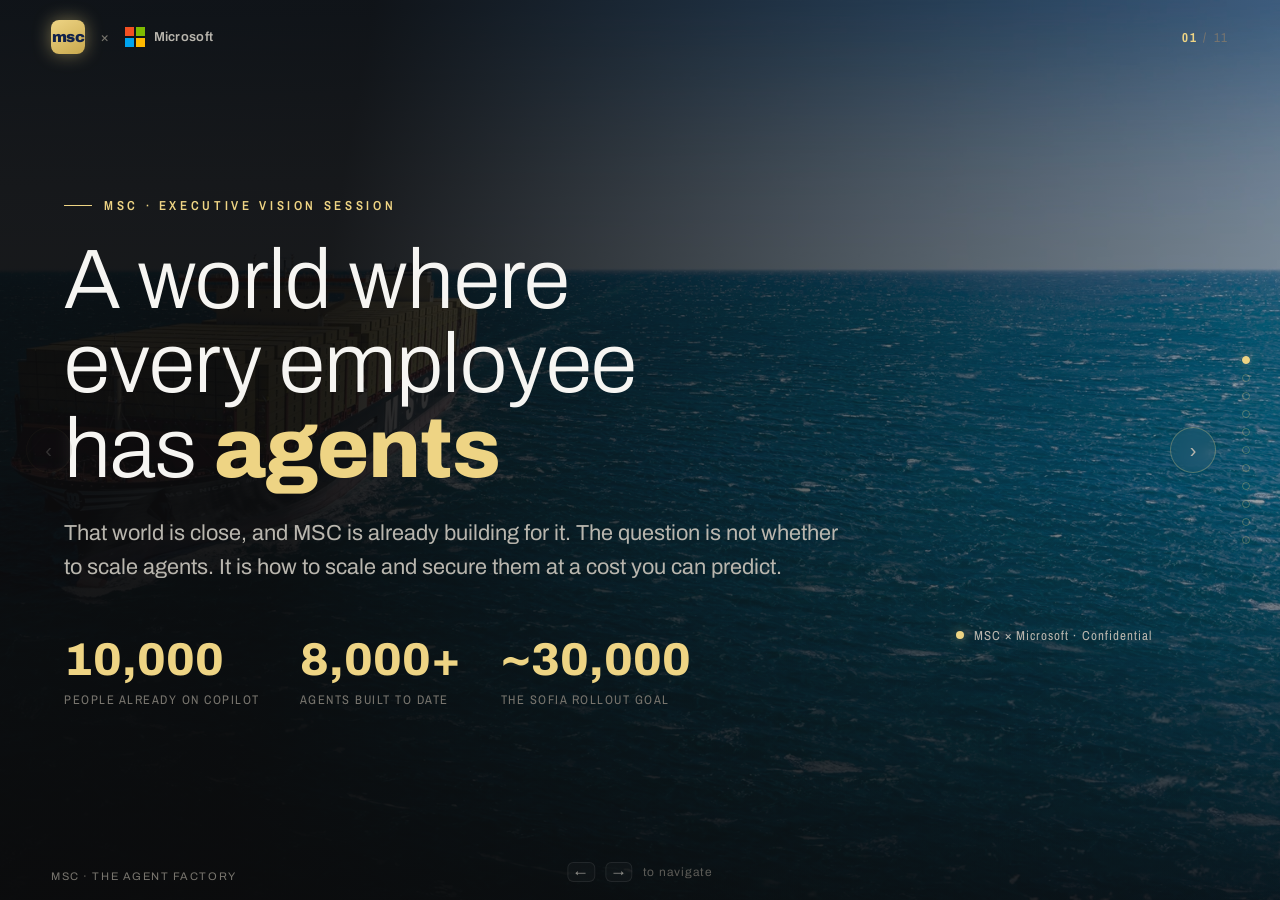
==== commit 0b6ed397: "Rework MSC deck: reorder, job-posting shift, two Harley-style economics slides (no E7 price), Autoli" ====
--- a/agent-factory/index.html
+++ b/agent-factory/index.html
@@ -7,8 +7,8 @@
 <link rel="preconnect" href="https://fonts.googleapis.com"/>
 <link rel="preconnect" href="https://fonts.gstatic.com" crossorigin/>
 <link href="https://fonts.googleapis.com/css2?family=Archivo:wght@300;400;500;600;700;800;900&family=Archivo+Narrow:wght@400;500;600;700&display=swap" rel="stylesheet"/>
-  <script type="module" crossorigin src="./assets/index-B2Yhu7U5.js"></script>
-  <link rel="stylesheet" crossorigin href="./assets/index-pzbu2muY.css">
+  <script type="module" crossorigin src="./assets/index-B3fwA4R0.js"></script>
+  <link rel="stylesheet" crossorigin href="./assets/index-D_46mUb0.css">
 </head>
 <body>
 <div id="root"></div>
--- a/agent-factory/assets/index-D_46mUb0.css
+++ b/agent-factory/assets/index-D_46mUb0.css
@@ -0,0 +1 @@
+:root{--gold:#EED484;--gold-bright:#F6E3A6;--gold-deep:#C9A94E;--blue:#3860BE;--blue-deep:#12224A;--blue-abyss:#0A1430;--taupe:#8B8178;--ink:#0B0B0C;--ink-2:#111214;--ink-3:#17181B;--panel:rgba(255,255,255,.035);--panel-2:rgba(255,255,255,.06);--hair:rgba(238,212,132,.14);--hair-strong:rgba(238,212,132,.3);--hair-cool:rgba(255,255,255,.1);--white:#F6F5F2;--mute:#B9B6AE;--mute-2:#78756E;--glow:rgba(238,212,132,.45);--glow-blue:rgba(56,96,190,.5);--font-display:"Archivo","Segoe UI",sans-serif;--font-narrow:"Archivo Narrow","Archivo",sans-serif;--font-body:"Archivo","Segoe UI",sans-serif;--maxw:1200px}*{box-sizing:border-box;margin:0;padding:0}html,body,#root{height:100%}body{background:var(--ink);color:var(--white);font-family:var(--font-body);-webkit-font-smoothing:antialiased;text-rendering:optimizeLegibility;overflow:hidden}::selection{background:var(--gold);color:#1a1400}.deck{position:fixed;top:0;right:0;bottom:0;left:0;overflow:hidden;background:radial-gradient(1300px 800px at 80% -12%,rgba(56,96,190,.2),transparent 58%),radial-gradient(1000px 700px at 6% 116%,rgba(238,212,132,.09),transparent 55%),linear-gradient(180deg,#0b0b0c,#0a0d18)}.stage{position:absolute;top:0;right:0;bottom:0;left:0;display:grid;place-items:center;padding:clamp(30px,5vw,84px)}.slide{width:100%;max-width:var(--maxw);will-change:transform,opacity}.slidewrap{width:100%;display:grid;place-items:center}.deck:before{content:"";position:fixed;left:0;right:0;bottom:0;height:34vh;pointer-events:none;z-index:0;background:linear-gradient(180deg,transparent,rgba(10,20,48,.55))}.progress{position:fixed;top:0;left:0;right:0;height:2px;background:transparent;z-index:40}.progress__bar{height:100%;background:linear-gradient(90deg,var(--gold-deep),var(--gold),var(--gold-bright));box-shadow:0 0 16px var(--glow);transition:width .55s cubic-bezier(.22,1,.36,1)}.topbar{position:fixed;top:0;left:0;right:0;display:flex;align-items:center;justify-content:space-between;padding:20px clamp(24px,4vw,54px);z-index:30;pointer-events:none}.brandmark{display:flex;align-items:center;gap:15px;font-family:var(--font-display);letter-spacing:.02em}.brandmark .x{color:var(--mute-2);font-weight:400;font-size:15px}.logo-msc{display:flex;align-items:center;gap:10px;font-family:var(--font-display);font-weight:800;font-size:20px;letter-spacing:.02em;color:var(--white);text-transform:lowercase}.logo-msc .mark{display:grid;place-items:center;width:34px;height:34px;border-radius:8px;background:linear-gradient(150deg,var(--gold),var(--gold-deep));color:#12224a;font-weight:900;font-size:15px;letter-spacing:-.03em;box-shadow:0 0 18px var(--glow)}.logo-ms{display:flex;align-items:center;gap:9px;color:var(--mute);font-size:13px;font-weight:600}.logo-ms .grid{display:grid;grid-template-columns:9px 9px;grid-template-rows:9px 9px;gap:2px}.logo-ms .grid i{display:block}.logo-ms .grid i:nth-child(1){background:#f25022}.logo-ms .grid i:nth-child(2){background:#7fba00}.logo-ms .grid i:nth-child(3){background:#00a4ef}.logo-ms .grid i:nth-child(4){background:#ffb900}.counter{font-family:var(--font-narrow);font-size:13px;color:var(--mute-2);letter-spacing:.16em}.counter b{color:var(--gold);font-weight:700}.dots{position:fixed;right:clamp(16px,2.4vw,30px);top:50%;transform:translateY(-50%);display:flex;flex-direction:column;gap:10px;z-index:30}.dot{width:8px;height:8px;border-radius:50%;border:1.5px solid var(--hair-strong);background:transparent;cursor:pointer;padding:0;transition:all .3s ease}.dot:hover{border-color:var(--gold);transform:scale(1.3)}.dot.active{background:var(--gold);border-color:var(--gold);box-shadow:0 0 12px var(--glow)}.hint{position:fixed;bottom:18px;left:50%;transform:translate(-50%);z-index:30;font-size:12px;color:var(--mute-2);letter-spacing:.06em;display:flex;align-items:center;gap:10px;pointer-events:none;opacity:.75}.hint kbd{font-family:var(--font-narrow);border:1px solid var(--hair-cool);border-radius:6px;padding:2px 7px;font-size:11px;color:var(--mute);background:var(--panel)}.footer-tag{position:fixed;bottom:18px;left:clamp(24px,4vw,54px);z-index:30;font-size:11px;color:var(--mute-2);letter-spacing:.14em;text-transform:uppercase;pointer-events:none}.nav-arrow{position:fixed;top:50%;transform:translateY(-50%);z-index:30;width:46px;height:46px;border-radius:50%;border:1px solid var(--hair-strong);background:var(--panel);color:var(--mute);font-size:20px;cursor:pointer;display:grid;place-items:center;transition:all .2s ease;-webkit-backdrop-filter:blur(6px);backdrop-filter:blur(6px)}.nav-arrow:hover{border-color:var(--gold);color:var(--gold);box-shadow:0 0 20px var(--glow)}.nav-arrow--prev{left:clamp(14px,2vw,26px)}.nav-arrow--next{right:clamp(52px,5vw,68px)}.nav-arrow:disabled{opacity:.22;cursor:default;box-shadow:none;border-color:var(--hair)}.eyebrow{display:inline-flex;align-items:center;gap:12px;font-family:var(--font-narrow);font-size:13px;letter-spacing:.28em;text-transform:uppercase;color:var(--gold);margin-bottom:24px;font-weight:600}.eyebrow:before{content:"";width:28px;height:1.5px;background:var(--gold);display:inline-block}h1.display{font-family:var(--font-display);font-weight:300;font-size:clamp(40px,6.6vw,86px);line-height:1;letter-spacing:-.01em}h1.display b,h1.display .accent{font-weight:800}h2.headline{font-family:var(--font-display);font-weight:300;font-size:clamp(28px,4.6vw,56px);line-height:1.05;letter-spacing:-.01em}h2.headline b,h2.headline .accent{font-weight:800}.accent{color:var(--gold)}.accent-blue{color:#7aa0ff}.lead{font-size:clamp(17px,1.7vw,22px);line-height:1.55;color:var(--mute);max-width:66ch;font-weight:400}.hl{color:var(--white);background:linear-gradient(transparent 62%,#eed48447 0);padding:0 3px}.kicker-note{font-size:13px;color:var(--mute-2);margin-top:22px;font-style:italic}.card{background:var(--panel);border:1px solid var(--hair);border-radius:18px;padding:26px;-webkit-backdrop-filter:blur(8px);backdrop-filter:blur(8px)}.stat-num{font-family:var(--font-display);font-weight:800;font-size:clamp(40px,5.2vw,66px);color:var(--gold);line-height:1;letter-spacing:-.02em}.pill{display:inline-flex;align-items:center;gap:8px;padding:7px 15px;border:1px solid var(--hair-strong);border-radius:999px;font-size:13px;font-weight:600;color:var(--mute);background:var(--panel)}.pill .d{width:7px;height:7px;border-radius:50%;background:var(--gold)}.grid2{display:grid;grid-template-columns:1.05fr .95fr;gap:48px;align-items:center}@media (max-width:900px){.grid2{grid-template-columns:1fr;gap:28px}}.cover__meta{margin-top:46px}.cover__line{width:66px;height:2px;background:linear-gradient(90deg,var(--gold),transparent);margin-bottom:20px}.cover__people{display:flex;flex-direction:column;gap:8px;font-size:15px;color:var(--mute)}.cover__people .k{color:var(--mute-2);text-transform:uppercase;letter-spacing:.14em;font-size:11px;margin-right:12px;font-family:var(--font-narrow)}.cover__save{position:absolute;right:clamp(28px,5vw,80px);bottom:clamp(28px,5vw,80px);display:flex;align-items:center;gap:10px;font-family:var(--font-narrow);font-size:13px;letter-spacing:.08em;color:var(--mute)}.cover__save .d{width:8px;height:8px;border-radius:50%;background:var(--gold);box-shadow:0 0 12px var(--glow)}.cover__stats{display:flex;gap:40px;margin-top:52px;flex-wrap:wrap}.cover__stat .n{font-family:var(--font-display);font-weight:800;font-size:clamp(30px,3.6vw,46px);color:var(--white);line-height:1}.cover__stat .n em{color:var(--gold);font-style:normal}.cover__stat .l{font-size:12.5px;color:var(--mute-2);text-transform:uppercase;letter-spacing:.12em;margin-top:8px;font-family:var(--font-narrow)}.voice{margin-top:30px;border-left:2px solid var(--gold);padding:6px 0 6px 30px;max-width:78ch}.voice__q{font-family:var(--font-display);font-weight:300;font-size:clamp(20px,2.5vw,30px);line-height:1.4;color:var(--white)}.voice__q em{color:var(--gold);font-style:normal;font-weight:500}.voice__cite{margin-top:18px;font-size:14px;color:var(--mute-2);font-family:var(--font-narrow);letter-spacing:.04em}.voice__cite b{color:var(--mute)}.tri{display:grid;grid-template-columns:repeat(3,1fr);gap:16px;margin-top:40px}@media (max-width:840px){.tri{grid-template-columns:1fr}}.tri__card{background:var(--panel);border:1px solid var(--hair);border-radius:16px;padding:24px;transition:transform .25s,border-color .25s}.tri__card:hover{transform:translateY(-4px);border-color:var(--hair-strong)}.tri__k{font-family:var(--font-narrow);font-size:12px;letter-spacing:.2em;text-transform:uppercase;color:var(--gold);margin-bottom:14px;font-weight:600}.tri__t{font-family:var(--font-display);font-weight:700;font-size:21px;margin-bottom:10px;color:var(--white)}.tri__d{font-size:14.5px;color:var(--mute);line-height:1.55}.factory{margin-top:36px}.factory__grid{display:grid;grid-template-columns:repeat(4,1fr);gap:12px}@media (max-width:900px){.factory__grid{grid-template-columns:repeat(2,1fr)}}.agent{position:relative;background:linear-gradient(160deg,rgba(56,96,190,.1),var(--panel));border:1px solid var(--hair);border-radius:14px;padding:18px;overflow:hidden;transition:transform .25s,border-color .25s,box-shadow .25s}.agent:hover{transform:translateY(-4px);border-color:var(--hair-strong);box-shadow:0 14px 40px #0006}.agent__st{position:absolute;top:14px;right:14px;font-family:var(--font-narrow);font-size:10px;letter-spacing:.1em;text-transform:uppercase;padding:3px 8px;border-radius:999px;border:1px solid var(--hair-cool);color:var(--mute-2)}.agent__st.live{color:#7fdca0;border-color:#7fdca066;background:#7fdca014}.agent__st.build{color:var(--gold);border-color:var(--hair-strong);background:#eed48414}.agent__ic{font-size:20px;margin-bottom:14px;display:block}.agent__t{font-family:var(--font-display);font-weight:700;font-size:15.5px;color:var(--white);margin-bottom:6px;line-height:1.2}.agent__d{font-size:12.5px;color:var(--mute);line-height:1.5}.agent__m{margin-top:12px;font-size:11px;color:var(--mute-2);font-family:var(--font-narrow);letter-spacing:.04em}.pillars{display:grid;grid-template-columns:repeat(3,1fr);gap:16px;margin-top:36px}@media (max-width:840px){.pillars{grid-template-columns:1fr}}.pillar{background:linear-gradient(180deg,var(--panel-2),var(--panel));border:1px solid var(--hair);border-radius:18px;padding:28px 24px;position:relative;overflow:hidden}.pillar:before{content:"";position:absolute;top:0;left:0;right:0;height:3px;background:linear-gradient(90deg,var(--gold),var(--gold-deep))}.pillar__n{font-family:var(--font-narrow);font-size:12px;letter-spacing:.2em;text-transform:uppercase;color:var(--gold);font-weight:600}.pillar__t{font-family:var(--font-display);font-weight:800;font-size:26px;color:var(--white);margin:10px 0 16px}.pillar__list{display:flex;flex-direction:column;gap:12px}.pillar__item{display:flex;gap:11px;font-size:14px;color:var(--mute);line-height:1.5}.pillar__item .tick{color:var(--gold);flex:0 0 auto;font-size:13px;margin-top:2px}.pillar__item b{color:var(--white);font-weight:600}.meter{display:grid;grid-template-columns:1fr 1fr;gap:36px;margin-top:34px;align-items:center}@media (max-width:900px){.meter{grid-template-columns:1fr}}.chart{position:relative;height:300px;border-left:1px solid var(--hair-cool);border-bottom:1px solid var(--hair-cool);padding:10px 0 0}.chart__bars{position:absolute;top:10px;right:0;bottom:0;left:0;display:flex;align-items:flex-end;gap:clamp(6px,1.4vw,18px);padding:0 6px}.bar{flex:1;display:flex;flex-direction:column;justify-content:flex-end;gap:3px;height:100%}.bar .seg{border-radius:4px 4px 0 0;transition:height 1s cubic-bezier(.22,1,.36,1)}.bar .seg.var{background:linear-gradient(180deg,#5b7fd6,#3860be)}.bar .seg.fix{background:linear-gradient(180deg,var(--gold-bright),var(--gold-deep))}.bar__l{font-family:var(--font-narrow);font-size:10px;color:var(--mute-2);text-align:center;margin-top:6px}.legend{display:flex;gap:20px;margin-top:16px;font-size:12.5px;color:var(--mute)}.legend span{display:flex;align-items:center;gap:8px}.legend i{width:12px;height:12px;border-radius:3px;display:inline-block}.legend i.var{background:#3860be}.legend i.fix{background:var(--gold)}.punch{margin-top:28px;font-family:var(--font-display);font-weight:300;font-size:clamp(22px,3vw,36px);line-height:1.32;color:var(--white);max-width:24ch}.punch b{font-weight:800;color:var(--gold)}.moat__punch{margin-top:26px;background:linear-gradient(120deg,#eed4841a,#3860be14);border:1px solid var(--hair);border-radius:16px;padding:22px 24px;font-size:15.5px;line-height:1.6;color:var(--white)}.moat__list{display:flex;flex-direction:column;gap:14px}.moat__item{display:flex;gap:16px;background:var(--panel);border:1px solid var(--hair);border-radius:14px;padding:18px 20px;transition:border-color .25s}.moat__item:hover{border-color:var(--hair-strong)}.moat__ic{font-size:20px;flex:0 0 auto;color:var(--gold)}.moat__t{font-family:var(--font-display);font-weight:700;font-size:16px;color:var(--white);margin-bottom:4px}.moat__s{font-size:13.5px;color:var(--mute);line-height:1.5}.truths__grid{display:grid;grid-template-columns:1fr 1fr;gap:18px;margin-top:36px}@media (max-width:840px){.truths__grid{grid-template-columns:1fr}}.truth{display:flex;gap:20px;background:var(--panel);border:1px solid var(--hair);border-radius:16px;padding:26px}.truth__n{font-family:var(--font-display);font-weight:800;font-size:40px;color:var(--gold);line-height:.9;flex:0 0 auto;opacity:.85}.truth__body{font-size:16px;color:var(--mute);line-height:1.55}.truth__body b{color:var(--white);font-weight:700}.truths__foot{margin-top:26px;font-size:15px;color:var(--mute);line-height:1.6;max-width:80ch}.next__grid{display:grid;grid-template-columns:repeat(3,1fr);gap:16px;margin-top:38px}@media (max-width:840px){.next__grid{grid-template-columns:1fr}}.step{display:flex;gap:16px;background:var(--panel);border:1px solid var(--hair);border-radius:16px;padding:22px}.step__n{font-family:var(--font-display);font-weight:800;font-size:26px;color:#12224a;background:linear-gradient(150deg,var(--gold),var(--gold-deep));width:44px;height:44px;border-radius:11px;display:grid;place-items:center;flex:0 0 auto}.step__t{font-family:var(--font-display);font-weight:700;font-size:17px;color:var(--white);margin-bottom:6px}.step__d{font-size:13.5px;color:var(--mute);line-height:1.5}.next__close{margin-top:40px;border-top:1px solid var(--hair);padding-top:26px}.next__close-line{font-family:var(--font-display);font-weight:300;font-size:clamp(22px,3vw,34px);color:var(--white)}.next__close-line b{font-weight:800;color:var(--gold)}.next__close-sub{margin-top:12px;font-family:var(--font-narrow);font-size:14px;color:var(--mute-2);letter-spacing:.1em;text-transform:uppercase}.timeline{margin-top:34px;position:relative;padding-left:8px}.tl__row{display:grid;grid-template-columns:130px 1fr;gap:24px;padding:16px 0;border-bottom:1px solid var(--hair);align-items:baseline}.tl__row:last-child{border-bottom:none}.tl__date{font-family:var(--font-narrow);font-size:13px;letter-spacing:.08em;color:var(--gold);text-transform:uppercase;font-weight:600}.tl__what{font-size:15px;color:var(--mute);line-height:1.5}.tl__what b{color:var(--white);font-weight:600}.dtable{margin-top:30px;width:100%;border-collapse:collapse;font-size:14px}.dtable th{text-align:left;font-family:var(--font-narrow);font-size:11px;letter-spacing:.14em;text-transform:uppercase;color:var(--mute-2);padding:10px 14px;border-bottom:1px solid var(--hair-strong)}.dtable td{padding:13px 14px;border-bottom:1px solid var(--hair);color:var(--mute);vertical-align:top}.dtable td b{color:var(--white);font-weight:600}.dtable tr:hover td{background:#eed48408}.tag{display:inline-block;font-family:var(--font-narrow);font-size:10.5px;letter-spacing:.08em;text-transform:uppercase;padding:2px 8px;border-radius:6px;border:1px solid var(--hair-cool);color:var(--mute)}.tag.champ{color:var(--gold);border-color:var(--hair-strong)}.tag.dm{color:#7aa0ff;border-color:#7aa0ff59}.srcs{display:grid;grid-template-columns:1fr 1fr;gap:13px;margin-top:26px}@media (max-width:900px){.srcs{grid-template-columns:1fr}}.src{background:var(--panel);border:1px solid var(--hair);border-radius:14px;padding:16px 20px}.src__k{font-family:var(--font-narrow);font-size:14px;font-weight:600;color:var(--gold);margin-bottom:6px}.src__v{font-size:12.5px;color:var(--mute);line-height:1.5}.src__v b{color:var(--white);font-weight:600}.fin__note{font-size:12.5px;color:var(--mute-2);line-height:1.5;font-style:italic}@keyframes rise{0%{opacity:0;transform:translateY(18px)}to{opacity:1;transform:none}}.slide.enter .eyebrow{animation:rise .5s both}.slide.enter h1,.slide.enter h2{animation:rise .5s .05s both}.slide.enter .lead{animation:rise .5s .12s both}.deck-bg{position:absolute;top:0;right:0;bottom:0;left:0;z-index:0;background-size:cover;background-position:center;pointer-events:none}.deck-bg.cover{background-position:center right}.deck-bg:after{content:"";position:absolute;top:0;right:0;bottom:0;left:0}.deck-bg.tint:after{background:linear-gradient(180deg,#0b0b0ccc,#0a0d18ed),radial-gradient(1100px 700px at 78% -10%,rgba(56,96,190,.26),transparent 60%)}.deck-bg.cover:after{background:linear-gradient(100deg,#0b0b0ced 26%,#0b0b0c99 64%,#0a0d1852),linear-gradient(0deg,rgba(11,11,12,.8),transparent 46%)}.deck .stage,.deck .topbar,.deck .dots,.deck .progress,.deck .nav-arrow,.deck .hint,.deck .footer-tag{z-index:20}.roles{display:grid;grid-template-columns:repeat(3,1fr);gap:14px;margin-top:32px}@media (max-width:900px){.roles{grid-template-columns:1fr}}.role{background:linear-gradient(165deg,rgba(56,96,190,.1),var(--panel));border:1px solid var(--hair);border-radius:16px;padding:20px;transition:transform .25s,border-color .25s,box-shadow .25s}.role:hover{transform:translateY(-4px);border-color:var(--hair-strong);box-shadow:0 16px 44px #0006}.role__head{display:flex;align-items:center;gap:12px;margin-bottom:14px}.role__ic{width:38px;height:38px;border-radius:10px;display:grid;place-items:center;font-size:19px;background:linear-gradient(150deg,#eed4842e,#3860be24);border:1px solid var(--hair-strong)}.role__name{font-family:var(--font-display);font-weight:700;font-size:16px;color:var(--white);line-height:1.15}.role__who{font-family:var(--font-narrow);font-size:11px;letter-spacing:.08em;text-transform:uppercase;color:var(--mute-2);margin-top:2px}.role__agents{display:flex;flex-direction:column;gap:9px}.role__agent{display:flex;align-items:flex-start;gap:9px;font-size:13px;color:var(--mute);line-height:1.4}.role__dot{width:6px;height:6px;border-radius:50%;flex:0 0 auto;margin-top:6px}.role__dot.live{background:#7fdca0;box-shadow:0 0 8px #7fdca099}.role__dot.build{background:var(--gold);box-shadow:0 0 8px var(--glow)}.role__agent b{color:var(--white);font-weight:600}.roles__legend{display:flex;gap:20px;margin-top:20px;font-size:12px;color:var(--mute-2);font-family:var(--font-narrow);letter-spacing:.04em}.roles__legend span{display:flex;align-items:center;gap:7px}.roles__legend i{width:8px;height:8px;border-radius:50%}.roles__legend i.live{background:#7fdca0}.roles__legend i.build{background:var(--gold)}.dots3{display:grid;grid-template-columns:repeat(3,1fr);gap:18px;margin-top:38px}@media (max-width:840px){.dots3{grid-template-columns:1fr}}.dot3{position:relative;background:var(--panel);border:1px solid var(--hair);border-radius:18px;padding:26px 24px;overflow:hidden}.dot3:before{content:"";position:absolute;top:0;left:0;right:0;height:3px;background:linear-gradient(90deg,var(--gold),var(--gold-deep))}.dot3__n{font-family:var(--font-display);font-weight:800;font-size:34px;color:var(--gold);opacity:.9;line-height:1}.dot3__t{font-family:var(--font-display);font-weight:700;font-size:18px;color:var(--white);margin:12px 0 10px}.dot3__d{font-size:14px;color:var(--mute);line-height:1.55}.shift__cards{position:relative;display:flex;justify-content:center;align-items:center;min-height:430px;margin-top:20px}.posting{width:320px;background:#121317;border:1px solid var(--hair);border-radius:16px;padding:26px 28px;position:absolute;box-shadow:0 30px 70px #0000008c}.posting--old{left:2%;top:2%;filter:saturate(.5);opacity:.9}.posting--new{right:0;bottom:2%;width:346px;border-color:#eed48480;box-shadow:0 30px 80px #eed48429,0 20px 60px #0009}.posting__head{font-family:var(--font-narrow);font-size:11px;letter-spacing:.16em;text-transform:uppercase;color:var(--mute-2)}.posting__role{font-family:var(--font-display);font-size:21px;font-weight:700;margin:8px 0 4px}.posting__sub{font-size:11.5px;color:var(--gold);margin-bottom:16px;font-weight:600}.posting__label{font-size:11px;text-transform:uppercase;letter-spacing:.14em;color:var(--mute-2);margin-bottom:10px}.posting ul{list-style:none;display:flex;flex-direction:column;gap:9px}.posting li{font-size:14px;color:var(--mute);padding-left:18px;position:relative}.posting li:before{content:"•";position:absolute;left:0;color:var(--mute-2)}.posting--new li:before{color:var(--gold)}.posting--new li{font-size:13.5px;color:var(--white);font-weight:600}.posting__ai{color:var(--gold)!important;font-weight:700!important;font-size:13px!important;background:#eed4841a;border:1px solid rgba(238,212,132,.35);border-radius:10px;padding:10px 12px 10px 30px!important;line-height:1.4;margin-top:4px}.posting__ai:before{left:12px!important;top:11px;content:"+"!important}.posting__stamp{margin-top:18px;display:inline-block;font-family:var(--font-narrow);font-size:11px;letter-spacing:.1em;text-transform:uppercase;color:var(--gold);border:1px solid rgba(238,212,132,.4);border-radius:6px;padding:4px 10px}.cta-btn{margin-top:30px;display:inline-flex;align-items:center;gap:10px;font-family:var(--font-narrow);font-size:13px;font-weight:600;letter-spacing:.06em;text-transform:uppercase;color:#12224a;background:linear-gradient(150deg,var(--gold),var(--gold-deep));border:none;border-radius:999px;padding:12px 22px;cursor:pointer;box-shadow:0 0 22px var(--glow);transition:transform .2s}.cta-btn:hover{transform:translateY(-2px)}.cfo__wrap{display:grid;grid-template-columns:1.05fr .95fr;gap:32px;margin-top:14px;align-items:start}.cfo__chart{background:var(--panel);border:1px solid var(--hair);border-radius:20px;padding:18px 22px}.cfo__chart-head{display:flex;align-items:baseline;justify-content:space-between;gap:16px;margin-bottom:6px}.cfo__chart-title{font-family:var(--font-display);font-size:16px;font-weight:600;color:var(--white)}.cfo__legend{display:flex;gap:16px;font-size:12px;color:var(--mute);font-weight:600}.cfo__legend i{display:inline-block;width:20px;height:3px;border-radius:2px;margin-right:6px;vertical-align:middle}.cfo__slider{margin-top:14px}.cfo__slider label{display:flex;justify-content:space-between;font-size:12px;color:var(--mute);font-family:var(--font-narrow);letter-spacing:.04em;text-transform:uppercase;margin-bottom:8px}.cfo__slider label b{color:var(--gold);font-size:15px}input[type=range]{width:100%;-webkit-appearance:none;-moz-appearance:none;appearance:none;height:5px;border-radius:3px;background:linear-gradient(90deg,var(--gold-deep),var(--gold));outline:none}input[type=range]::-webkit-slider-thumb{-webkit-appearance:none;-moz-appearance:none;appearance:none;width:20px;height:20px;border-radius:50%;background:#fff;border:3px solid var(--gold);cursor:pointer;box-shadow:0 0 12px var(--glow)}input[type=range]::-moz-range-thumb{width:18px;height:18px;border-radius:50%;background:#fff;border:3px solid var(--gold);cursor:pointer}.cfo__reads{display:grid;grid-template-columns:1fr 1fr;gap:12px;margin-top:14px}.cfo__read{background:var(--ink-2);border:1px solid var(--hair);border-radius:12px;padding:16px 18px}.cfo__read--var{border-color:#3860be73}.cfo__read--fix{border-color:#eed48473}.cfo__read-k{font-size:11px;text-transform:uppercase;letter-spacing:.12em;color:var(--mute-2);font-family:var(--font-narrow);margin-bottom:6px}.cfo__read-v{font-family:var(--font-display);font-size:26px;font-weight:800;line-height:1}.cfo__read--var .cfo__read-v{color:#7aa0ff}.cfo__read--fix .cfo__read-v{color:var(--gold)}.cfo__read-s{font-size:11.5px;color:var(--mute);margin-top:6px;line-height:1.35}.cfo__note{margin-top:10px;font-size:11px;color:var(--mute-2);line-height:1.45}.buildup{background:var(--panel);border:1px solid var(--hair);border-radius:18px;padding:22px 24px}.buildup__k{font-family:var(--font-narrow);font-size:12px;text-transform:uppercase;letter-spacing:.14em;color:var(--gold);margin-bottom:16px}.buildup__row{display:flex;justify-content:space-between;align-items:baseline;gap:14px;padding:9px 0;border-bottom:1px solid var(--hair)}.buildup__row:last-of-type{border-bottom:none}.buildup__lbl{font-size:13px;color:var(--mute);line-height:1.4}.buildup__lbl small{display:block;font-size:11px;color:var(--mute-2);margin-top:2px}.buildup__op{font-family:var(--font-display);color:var(--mute-2);font-size:13px;margin-right:8px}.buildup__num{font-family:var(--font-display);font-size:16px;font-weight:700;color:var(--white);white-space:nowrap}.buildup__eq{display:flex;justify-content:space-between;align-items:baseline;gap:14px;margin-top:14px;padding-top:14px;border-top:2px solid var(--gold)}.buildup__eq .buildup__lbl{color:var(--white);font-weight:600;font-family:var(--font-display);font-size:15px}.buildup__eq .buildup__num{font-size:26px;color:var(--gold);font-weight:800}.buildup__note{font-size:11px;color:var(--mute-2);line-height:1.5;margin-top:14px}.fin__wrap{display:grid;grid-template-columns:1.02fr .98fr;gap:30px;margin-top:14px;align-items:start}.levers{display:flex;flex-direction:column;gap:11px}.lever{background:var(--panel);border:1px solid var(--hair);border-radius:14px;padding:14px 18px}.lever--avoid{border:1px dashed rgba(56,96,190,.5);background:#3860be0d}.lever__head{display:flex;justify-content:space-between;align-items:flex-start;gap:12px;margin-bottom:9px}.lever__name{font-family:var(--font-display);font-size:15px;font-weight:600;color:var(--white)}.lever__name small{display:block;font-family:var(--font-body);font-size:11.5px;color:var(--mute);font-weight:400;margin-top:3px;line-height:1.35}.lever__val{font-family:var(--font-display);font-size:23px;font-weight:800;color:var(--gold);white-space:nowrap;line-height:1}.lever--avoid .lever__val{color:#7aa0ff}.lever__track{height:9px;border-radius:6px;background:var(--ink-2);overflow:hidden}.lever__fill{height:100%;border-radius:6px;background:linear-gradient(90deg,var(--gold-deep),var(--gold));transition:width .6s cubic-bezier(.22,1,.36,1)}.lever--avoid .lever__fill{background:repeating-linear-gradient(45deg,#3860be,#3860be 6px,#3860be73 6px,#3860be73 12px)}.lever__tag{font-size:10px;text-transform:uppercase;letter-spacing:.13em;margin-top:8px;font-family:var(--font-narrow);color:var(--mute-2)}.lever__tag b{color:var(--gold);font-weight:700}.lever--avoid .lever__tag b{color:#7aa0ff}.fin__ctrls{margin-top:14px;display:flex;flex-direction:column;gap:13px}.risktoggle{display:inline-flex;align-items:center;gap:10px;cursor:pointer;font-size:13px;color:var(--mute);font-weight:600;-webkit-user-select:none;user-select:none}.risktoggle .sw{width:38px;height:20px;border-radius:999px;background:var(--hair-strong);position:relative;transition:background .2s}.risktoggle .sw:after{content:"";position:absolute;top:2px;left:2px;width:16px;height:16px;border-radius:50%;background:#fff;transition:transform .2s}.risktoggle.on .sw{background:#c0503a}.risktoggle.on .sw:after{transform:translate(18px)}.fin__totals{display:flex;flex-direction:column;gap:13px}.fin__total{border-radius:16px;padding:18px 22px}.fin__total--takeout{border:1px solid rgba(238,212,132,.5);background:linear-gradient(100deg,#eed48421,#eed48405)}.fin__total--avoid{border:1px dashed rgba(56,96,190,.5);background:#3860be0a}.fin__total-k{font-size:11px;text-transform:uppercase;letter-spacing:.12em;color:var(--mute-2);font-family:var(--font-narrow);margin-bottom:6px}.fin__total-v{font-family:var(--font-display);font-weight:800;font-size:clamp(30px,4vw,44px);line-height:1;color:var(--gold)}.fin__total--avoid .fin__total-v{color:#7aa0ff;font-size:clamp(22px,2.8vw,30px)}.fin__total-s{font-size:12px;color:var(--mute);margin-top:8px;line-height:1.45}.proofbar{margin-top:13px;display:flex;align-items:center;gap:18px;background:linear-gradient(100deg,#eed48424,#eed48408);border:1px solid rgba(238,212,132,.32);border-radius:16px;padding:18px 22px}.proofbar__num{font-family:var(--font-display);font-weight:800;font-size:clamp(30px,4.2vw,46px);color:var(--gold);line-height:1;white-space:nowrap}.proofbar__txt{font-size:13.5px;line-height:1.45;color:var(--white)}.proofbar__txt b{color:var(--gold)}.proofbar__txt span{display:block;font-size:11.5px;color:var(--mute);margin-top:5px}.fin__note{margin-top:12px;font-size:10.5px;color:var(--mute-2);line-height:1.5}.fin__crosscall{margin-top:14px;padding-left:16px;border-left:2px solid var(--gold);font-size:14px;line-height:1.5;color:var(--white)}.fin__crosscall b{color:var(--gold)}.layers__stack{margin-top:30px;display:flex;flex-direction:column;gap:8px}.layer{border-radius:18px;padding:22px 24px;display:grid;grid-template-columns:.8fr 2.2fr;gap:24px;align-items:center}.layer--factory{background:var(--panel);border:1px dashed var(--hair-strong)}.layer--foundation{background:linear-gradient(100deg,#eed48429,#3860be0f);border:1px solid rgba(238,212,132,.45);box-shadow:0 0 40px #eed4841f}.layer__label{display:flex;flex-direction:column;gap:6px}.layer__tag{font-family:var(--font-narrow);font-size:11px;text-transform:uppercase;letter-spacing:.14em;color:var(--mute-2)}.layer__tag--hot{color:var(--gold)}.layer__platform{font-family:var(--font-display);font-size:19px;font-weight:800;color:var(--white)}.layer__items{display:grid;grid-template-columns:repeat(3,1fr);gap:16px}.layer__item b{display:block;font-size:14px;font-weight:700;color:var(--white)}.layer__item span{display:block;font-size:12px;color:var(--mute);line-height:1.4;margin-top:3px}.layers__connector{align-self:center;font-family:var(--font-narrow);font-size:11px;text-transform:uppercase;letter-spacing:.16em;color:var(--mute-2);display:flex;align-items:center;gap:10px;justify-content:center}.layers__connector:before,.layers__connector:after{content:"";width:30px;height:1px;background:var(--hair-strong)}.layers__foot{margin-top:24px;font-size:16px;color:var(--white);font-weight:500;padding-left:20px;border-left:2px solid var(--gold)}.e7inside{margin-top:22px;display:flex;align-items:center;gap:14px;flex-wrap:wrap}.e7inside__k{font-family:var(--font-narrow);font-size:11px;letter-spacing:.14em;text-transform:uppercase;color:var(--mute-2)}.e7inside__chip{font-family:var(--font-display);font-size:13px;font-weight:600;color:var(--white);background:var(--panel-2);border:1px solid var(--hair-strong);border-radius:999px;padding:7px 15px}@media (max-width:900px){.cfo__wrap,.fin__wrap,.cfo__reads{grid-template-columns:1fr}.layer{grid-template-columns:1fr;gap:14px}.layer__items{grid-template-columns:1fr}.shift__cards{min-height:660px}.posting--old{left:0}.posting--new{right:0}}
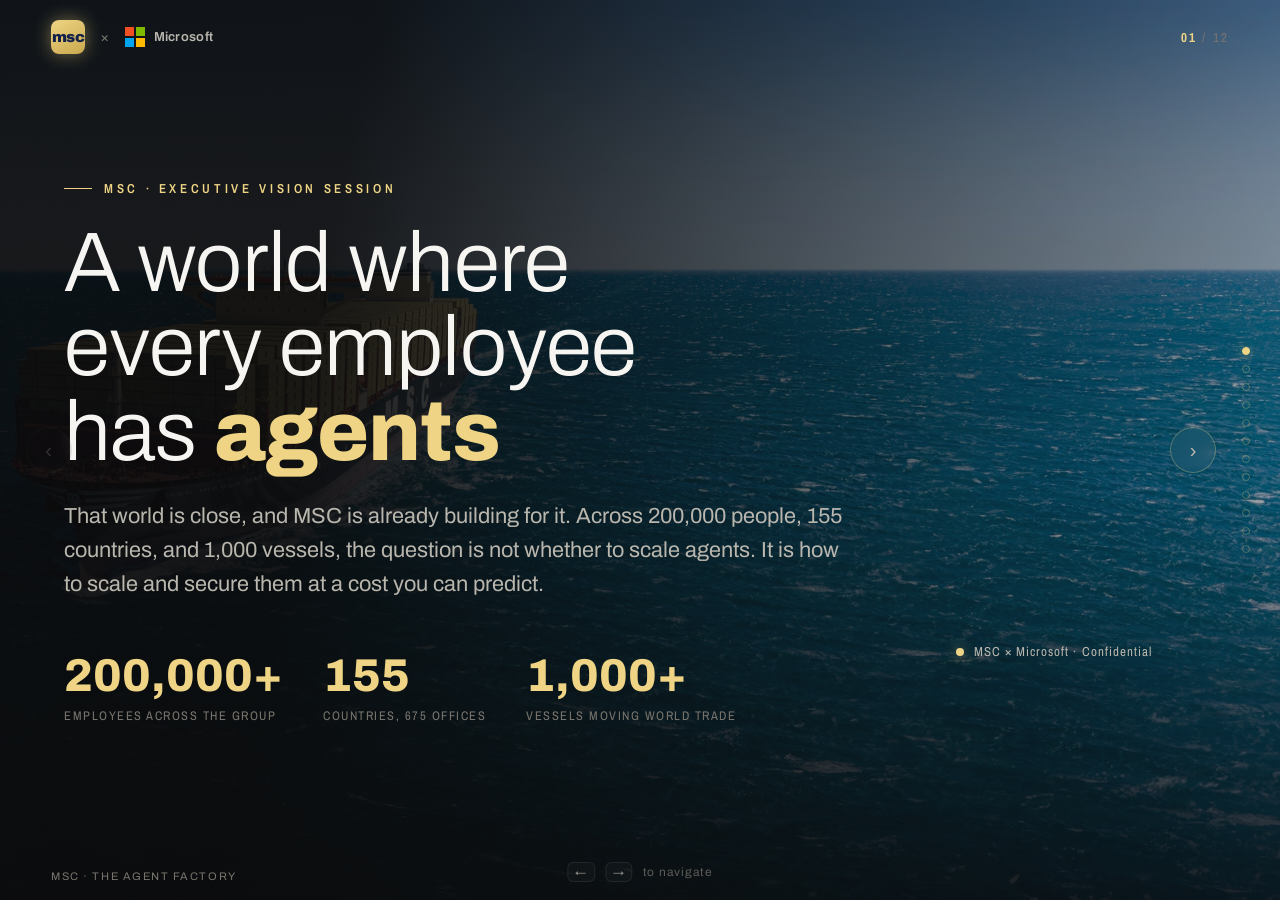
==== commit bf095393: "Fold in market research: real MSC scale, competitive AI-factory slide (CMA CGM/Hapag/Maersk), operat" ====
--- a/agent-factory/index.html
+++ b/agent-factory/index.html
@@ -7,7 +7,7 @@
 <link rel="preconnect" href="https://fonts.googleapis.com"/>
 <link rel="preconnect" href="https://fonts.gstatic.com" crossorigin/>
 <link href="https://fonts.googleapis.com/css2?family=Archivo:wght@300;400;500;600;700;800;900&family=Archivo+Narrow:wght@400;500;600;700&display=swap" rel="stylesheet"/>
-  <script type="module" crossorigin src="./assets/index-B3fwA4R0.js"></script>
+  <script type="module" crossorigin src="./assets/index-BhNXFgax.js"></script>
   <link rel="stylesheet" crossorigin href="./assets/index-D_46mUb0.css">
 </head>
 <body>
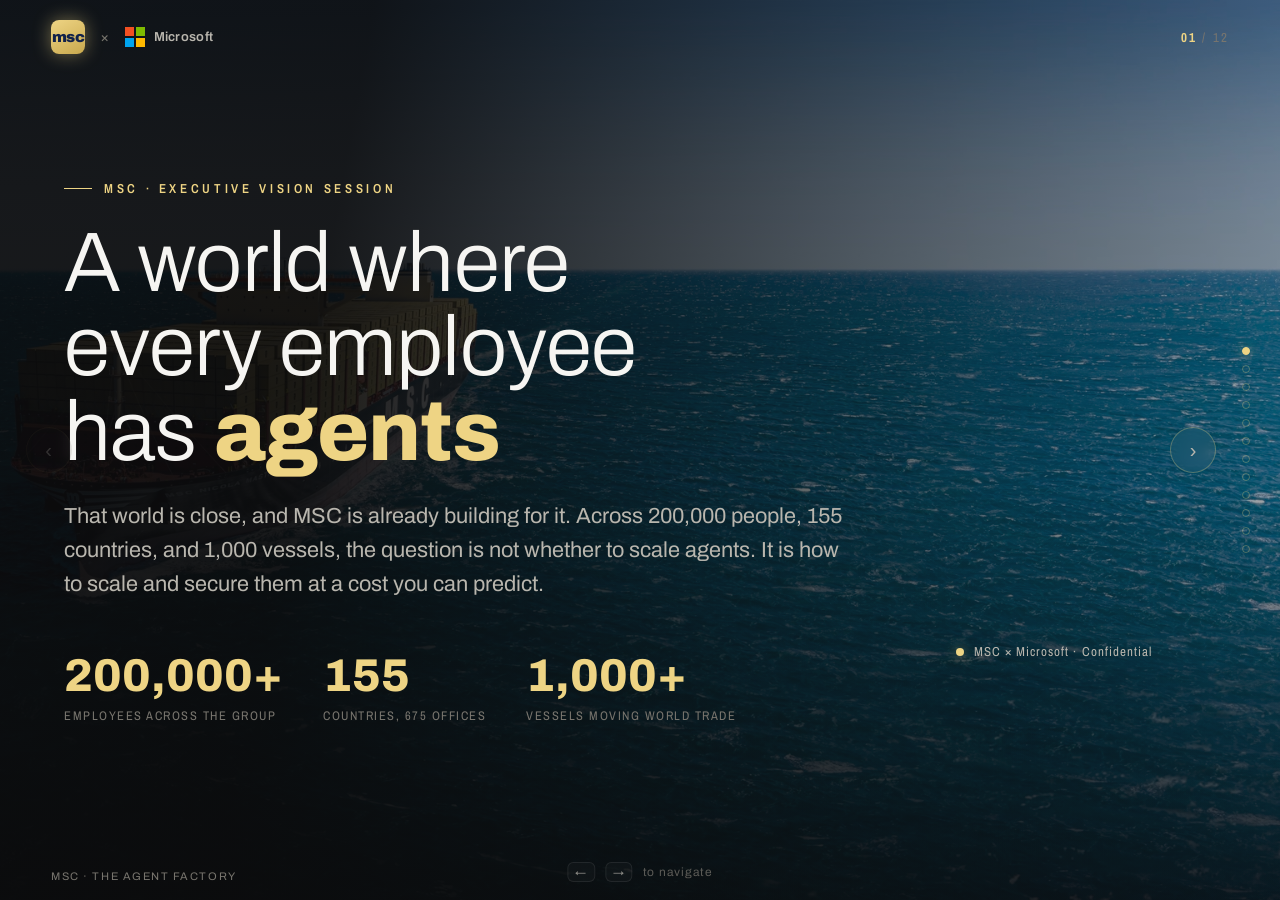
==== commit 77b1e5da: "Slide 3 button jumps to Roles; Roles reiterates slide 2 agents by shipper role; drop see-what-change" ====
--- a/agent-factory/index.html
+++ b/agent-factory/index.html
@@ -7,7 +7,7 @@
 <link rel="preconnect" href="https://fonts.googleapis.com"/>
 <link rel="preconnect" href="https://fonts.gstatic.com" crossorigin/>
 <link href="https://fonts.googleapis.com/css2?family=Archivo:wght@300;400;500;600;700;800;900&family=Archivo+Narrow:wght@400;500;600;700&display=swap" rel="stylesheet"/>
-  <script type="module" crossorigin src="./assets/index-BhNXFgax.js"></script>
+  <script type="module" crossorigin src="./assets/index-Cp2DGELb.js"></script>
   <link rel="stylesheet" crossorigin href="./assets/index-D_46mUb0.css">
 </head>
 <body>
